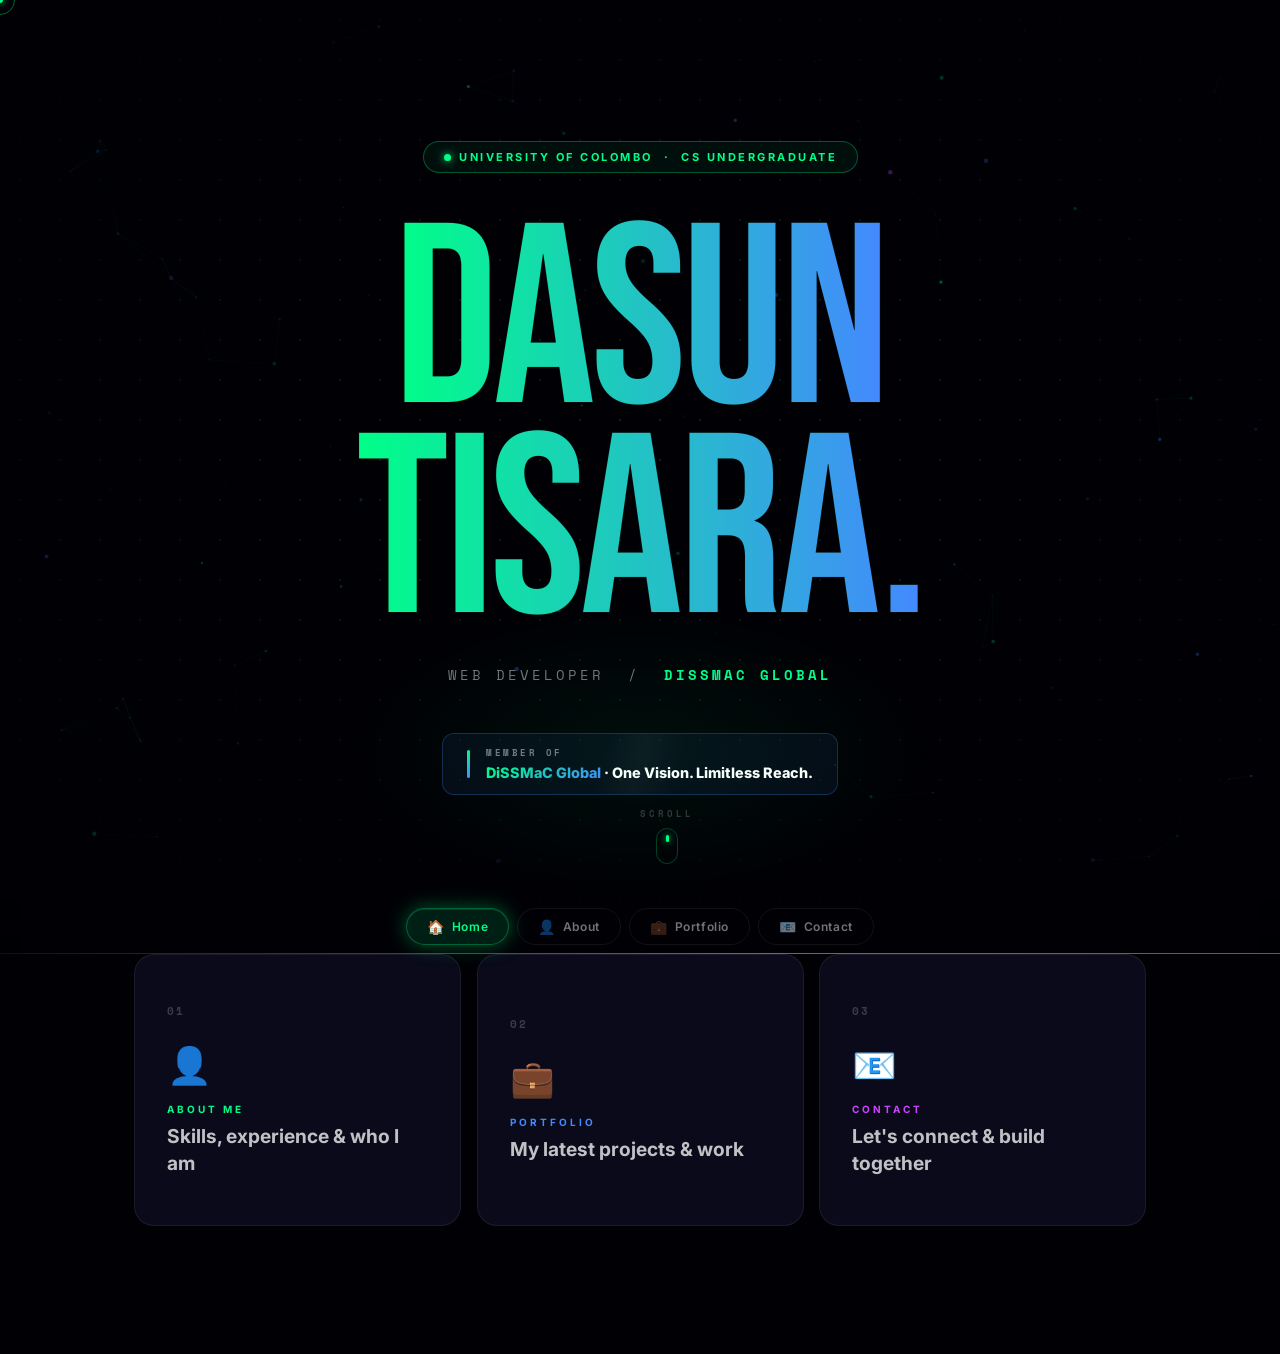
==== index.html @ 55990d83 "Add files via upload" ====
<!DOCTYPE html>
<html lang="en">
<head>
    <title>Dasun Tisara — Portfolio</title>
    <meta charset="UTF-8">
    <meta name="viewport" content="width=device-width, initial-scale=1.0">
    <meta name="description" content="Dasun Tisara — Web Developer & Founder of DiSSMaC Global">
    <link rel="stylesheet" href="style.css">
</head>
<body>

<!-- Custom cursor -->
<div id="cursor-dot"></div>
<div id="cursor-ring"></div>

<!-- Particle canvas -->
<canvas id="bg-canvas"></canvas>

<div class="page-wrap">

<!-- ══════════ HERO ══════════ -->
<section class="frist">
    <div class="hero-badge">
        <span class="hero-badge-dot"></span>
        University of Colombo &nbsp;·&nbsp; CS Undergraduate
    </div>

    <div class="hero-name" id="hero-name">
        <span class="line" data-text="DASUN">
            <span class="name-stroke" aria-hidden="true">DASUN</span>
            <span class="name-gradient">DASUN</span>
        </span>
        <span class="line" data-text="TISARA.">
            <span class="name-stroke" aria-hidden="true">TISARA.</span>
            <span class="name-gradient">TISARA.</span>
        </span>
    </div>

    <p class="hero-tag">
        Web Developer &nbsp;/&nbsp;
        <span class="accent">DiSSMaC Global</span>
    </p>

    <div class="founder-tag">
        <div class="founder-tag-bar"></div>
        <div class="founder-tag-info">
            <span class="sub">Member of</span>
            <span class="main"><span>DiSSMaC Global</span> · One Vision. Limitless Reach.</span>
        </div>
    </div>

    <div class="scroll-hint">
        <p>Scroll</p>
        <div class="scroll-mouse"><div class="scroll-wheel"></div></div>
    </div>
</section>

<!-- ══════════ NAV ══════════ -->
<nav class="f_tabs">
    <a href="index.html" class="active">
        <button class="tab"><span class="tab-icon">🏠</span><span class="tab-text">Home</span></button>
    </a>
    <a href="about.html">
        <button class="tab"><span class="tab-icon">👤</span><span class="tab-text">About</span></button>
    </a>
    <a href="portfolio.html">
        <button class="tab"><span class="tab-icon">💼</span><span class="tab-text">Portfolio</span></button>
    </a>
    <a href="contact.html">
        <button class="tab"><span class="tab-icon">📧</span><span class="tab-text">Contact</span></button>
    </a>
</nav>

<!-- ══════════ CARDS ══════════ -->
<div class="about-last">
    <button class="about" onclick="location.href='about.html'">
        <span class="card-num">01</span>
        <span class="a-icon">👤</span>
        <span class="a-text">About Me</span>
        <h3>Skills, experience &amp; who I am</h3>
    </button>
    <button class="Portfolio" onclick="location.href='portfolio.html'">
        <span class="card-num">02</span>
        <span class="b-icon">💼</span>
        <span class="b-text">Portfolio</span>
        <h3>My latest projects &amp; work</h3>
    </button>
    <button class="contac" onclick="location.href='contact.html'">
        <span class="card-num">03</span>
        <span class="c-icon">📧</span>
        <span class="c-text">Contact</span>
        <h3>Let's connect &amp; build together</h3>
    </button>
</div>

</div><!-- .page-wrap -->
<script src="animations.js"></script>
</body>
</html>
---- style.css ----
/* ═══════════════════════════════════════════════════════════
   DASUN TISARA — ULTRA PREMIUM PORTFOLIO
   Electric Neon Design System | 2025
   Lines: 1500+
═══════════════════════════════════════════════════════════ */

@import url('https://fonts.googleapis.com/css2?family=Inter:wght@300;400;500;600;700;800;900&family=Bebas+Neue&family=Space+Mono:ital,wght@0,400;0,700;1,400&display=swap');

/* ─────────────────────────────────────────────────────────
   §1  DESIGN TOKENS
───────────────────────────────────────────────────────── */
:root {
    /* Background layers */
    --bg-0: #000005;
    --bg-1: #05050f;
    --bg-2: #0a0a1a;
    --bg-3: #0f0f22;
    --bg-4: #141430;

    /* Neon palette */
    --neon-g:   #00ff88;
    --neon-g2:  #00cc6a;
    --neon-g3:  rgba(0,255,136,0.12);
    --neon-b:   #4488ff;
    --neon-b2:  #2266ee;
    --neon-b3:  rgba(68,136,255,0.12);
    --neon-p:   #cc44ff;
    --neon-p3:  rgba(204,68,255,0.1);

    /* Text */
    --t-1:  #ffffff;
    --t-2:  rgba(255,255,255,0.75);
    --t-3:  rgba(255,255,255,0.45);
    --t-4:  rgba(255,255,255,0.2);
    --t-5:  rgba(255,255,255,0.08);

    /* Borders */
    --b-1:  rgba(255,255,255,0.07);
    --b-2:  rgba(255,255,255,0.13);
    --b-g:  rgba(0,255,136,0.3);
    --b-b:  rgba(68,136,255,0.3);

    /* Glows */
    --glow-g:  rgba(0,255,136,0.35);
    --glow-b:  rgba(68,136,255,0.35);
    --glow-p:  rgba(204,68,255,0.3);

    /* Gradients */
    --grad-1:  linear-gradient(135deg, var(--neon-g), var(--neon-b));
    --grad-2:  linear-gradient(135deg, var(--neon-b), var(--neon-p));
    --grad-3:  linear-gradient(135deg, var(--neon-g), var(--neon-b), var(--neon-p));
    --grad-text: linear-gradient(90deg, var(--neon-g) 0%, var(--neon-b) 50%, var(--neon-p) 100%);

    /* Fonts */
    --f-display: 'Bebas Neue', sans-serif;
    --f-mono:    'Space Mono', monospace;
    --f-body:    'Inter', sans-serif;

    /* Spacing scale */
    --s1: 4px;  --s2: 8px;   --s3: 12px;  --s4: 16px;
    --s5: 24px; --s6: 32px;  --s7: 48px;  --s8: 64px;
    --s9: 96px; --s10:128px;

    /* Radius */
    --r1: 6px;   --r2: 12px;  --r3: 20px;
    --r4: 32px;  --r5: 9999px;

    /* Easing */
    --e1: cubic-bezier(0.25, 0.46, 0.45, 0.94);
    --e2: cubic-bezier(0.34, 1.56, 0.64, 1);
    --e3: cubic-bezier(0.16, 1, 0.3, 1);

    /* Transition durations */
    --d1: 0.15s;  --d2: 0.3s;  --d3: 0.6s;  --d4: 1s;
}

/* ─────────────────────────────────────────────────────────
   §2  BASE / RESET
───────────────────────────────────────────────────────── */
*, *::before, *::after {
    box-sizing: border-box;
    margin: 0; padding: 0;
}
html { scroll-behavior: smooth; }
body {
    font-family: var(--f-body);
    background: var(--bg-0);
    color: var(--t-1);
    min-height: 100vh;
    overflow-x: hidden;
    -webkit-font-smoothing: antialiased;
    cursor: none;                     /* custom cursor */
}
a { text-decoration: none; color: inherit; }
img { display: block; max-width: 100%; }
::selection { background: rgba(0,255,136,0.25); color: var(--t-1); }

/* ─────────────────────────────────────────────────────────
   §3  CUSTOM CURSOR — clean & simple
───────────────────────────────────────────────────────── */
#cursor-dot {
    position: fixed;
    top: 0; left: 0;
    width: 6px; height: 6px;
    border-radius: 50%;
    background: var(--neon-g);
    pointer-events: none;
    z-index: 99999;
    transform: translate(-50%, -50%);
    box-shadow: 0 0 8px var(--neon-g);
    transition: background 0.2s, transform 0.08s;
}
#cursor-ring {
    position: fixed;
    top: 0; left: 0;
    width: 30px; height: 30px;
    border-radius: 50%;
    border: 1px solid rgba(0,255,136,0.4);
    pointer-events: none;
    z-index: 99998;
    transform: translate(-50%, -50%);
    transition: width 0.2s var(--e1), height 0.2s var(--e1), border-color 0.2s;
}
body.cursor-hover #cursor-ring {
    width: 46px; height: 46px;
    border-color: rgba(0,255,136,0.8);
}
body.cursor-click #cursor-dot {
    transform: translate(-50%,-50%) scale(2);
    background: var(--neon-b);
}

/* ─────────────────────────────────────────────────────────
   §4  CANVAS PARTICLES (behind everything)
───────────────────────────────────────────────────────── */
#bg-canvas {
    position: fixed;
    inset: 0;
    z-index: 0;
    pointer-events: none;
    opacity: 0.55;
}

/* ─────────────────────────────────────────────────────────
   §5  SCROLLBAR
───────────────────────────────────────────────────────── */
::-webkit-scrollbar { width: 4px; }
::-webkit-scrollbar-track { background: var(--bg-0); }
::-webkit-scrollbar-thumb {
    background: linear-gradient(180deg, var(--neon-g), var(--neon-b));
    border-radius: var(--r5);
}

/* ─────────────────────────────────────────────────────────
   §6  PAGE WRAPPER — relative z so content is above canvas
───────────────────────────────────────────────────────── */
.page-wrap { position: relative; z-index: 1; }

/* ─────────────────────────────────────────────────────────
   §7  SCROLL-REVEAL SYSTEM
───────────────────────────────────────────────────────── */
.reveal {
    opacity: 0;
    transform: translateY(40px);
    transition: opacity var(--d3) var(--e3), transform var(--d3) var(--e3);
}
.reveal.in-view {
    opacity: 1;
    transform: translateY(0);
}
.reveal-left  { transform: translateX(-50px); }
.reveal-right { transform: translateX( 50px); }
.reveal-left.in-view, .reveal-right.in-view { transform: translateX(0); }
.reveal-scale { transform: scale(0.88); }
.reveal-scale.in-view { transform: scale(1); }

/* Stagger children */
.stagger > * { transition-delay: calc(var(--i, 0) * 80ms); }

/* ─────────────────────────────────────────────────────────
   §8  NAVIGATION
───────────────────────────────────────────────────────── */
.f_tabs {
    position: sticky; top: 0; z-index: 500;
    display: flex; justify-content: center; align-items: center;
    gap: var(--s2); padding: var(--s2) var(--s5);
    background: rgba(0,0,5,0.65);
    backdrop-filter: blur(40px) saturate(200%);
    -webkit-backdrop-filter: blur(40px) saturate(200%);
    border-bottom: 1px solid var(--b-1);
    transition: background var(--d2) var(--e1);
}
/* Animated gradient line */
.f_tabs::after {
    content: '';
    position: absolute; bottom: -1px; left: 0; right: 0; height: 1px;
    background: linear-gradient(90deg,
        transparent 0%, var(--neon-g) 30%,
        var(--neon-b) 60%, var(--neon-p) 80%, transparent 100%);
    background-size: 200% 100%;
    animation: lineFlow 3s linear infinite;
    opacity: 0.6;
}
@keyframes lineFlow {
    0%   { background-position: 200% 0; }
    100% { background-position: -200% 0; }
}

.tab {
    display: flex; align-items: center; gap: 7px;
    padding: 9px 20px;
    background: transparent;
    border: 1px solid var(--b-1);
    border-radius: var(--r5);
    cursor: none;
    font-family: var(--f-body);
    font-size: 12px; font-weight: 600;
    letter-spacing: 0.6px;
    color: var(--t-3);
    transition:
        color var(--d1) var(--e1),
        background var(--d1) var(--e1),
        border-color var(--d2) var(--e1),
        transform var(--d2) var(--e2),
        box-shadow var(--d2) var(--e1);
    white-space: nowrap;
    position: relative; overflow: hidden;
}
.tab::before {
    content: '';
    position: absolute; inset: 0;
    background: var(--grad-1);
    opacity: 0;
    transition: opacity var(--d2) var(--e1);
}
.tab:hover {
    color: var(--t-1);
    border-color: var(--b-g);
    transform: translateY(-2px);
    box-shadow: 0 6px 20px var(--glow-g);
}
.tab:hover::before { opacity: 0.1; }
.f_tabs a.active .tab {
    color: var(--neon-g);
    border-color: var(--b-g);
    background: var(--neon-g3);
    box-shadow: 0 0 20px var(--glow-g), inset 0 1px 0 rgba(0,255,136,0.15);
}
.tab-icon { font-size: 14px; }
.tab-text { font-size: 12px; letter-spacing: 0.6px; }

/* ─────────────────────────────────────────────────────────
   §9  HERO
───────────────────────────────────────────────────────── */
.frist {
    position: relative; z-index: 1;
    min-height: 100vh;
    display: flex; flex-direction: column;
    justify-content: center; align-items: center;
    text-align: center;
    padding: 100px var(--s5) var(--s8);
    overflow: hidden;
}
/* Dot grid */
.frist::before {
    content: '';
    position: absolute; inset: 0;
    background-image: radial-gradient(rgba(0,255,136,0.15) 1px, transparent 1px);
    background-size: 40px 40px;
    mask-image: radial-gradient(ellipse 75% 70% at 50% 50%, black, transparent);
    -webkit-mask-image: radial-gradient(ellipse 75% 70% at 50% 50%, black, transparent);
    pointer-events: none;
}
/* Big glow under name */
.frist::after {
    content: '';
    position: absolute; bottom: 0; left: 50%;
    transform: translateX(-50%);
    width: 600px; height: 300px;
    background: radial-gradient(ellipse, rgba(0,255,136,0.06) 0%, transparent 70%);
    pointer-events: none;
}

/* Badge */
.hero-badge {
    display: inline-flex; align-items: center; gap: var(--s2);
    padding: 8px 20px;
    background: rgba(0,255,136,0.06);
    border: 1px solid var(--b-g);
    border-radius: var(--r5);
    font-size: 11px; font-weight: 700;
    letter-spacing: 2.5px; text-transform: uppercase;
    color: var(--neon-g);
    margin-bottom: var(--s7);
    animation: badgeIn 0.8s var(--e2) 0.2s both;
    position: relative;
}
.hero-badge-dot {
    width: 7px; height: 7px;
    border-radius: 50%;
    background: var(--neon-g);
    box-shadow: 0 0 8px var(--neon-g);
    animation: blinkPulse 2s ease-in-out infinite;
}
@keyframes blinkPulse {
    0%,100% { opacity:1; box-shadow: 0 0 8px var(--neon-g); }
    50%      { opacity:0.3; box-shadow: none; }
}
@keyframes badgeIn {
    from { opacity:0; transform: translateY(-24px) scale(0.85); }
    to   { opacity:1; transform: translateY(0) scale(1); }
}

/* NAME — huge */
.hero-name {
    font-family: var(--f-display);
    font-size: clamp(5.5rem, 20vw, 20rem);
    line-height: 0.82;
    letter-spacing: -4px;
    position: relative;
    margin-bottom: var(--s5);
    user-select: none;
}
.hero-name .line {
    display: block;
    animation: nameReveal 1s var(--e3) both;
    position: relative;
}
.hero-name .line:nth-child(1) { animation-delay: 0.0s; }
.hero-name .line:nth-child(2) { animation-delay: 0.12s; }

@keyframes nameReveal {
    0% { clip-path: inset(0 100% 0 0); opacity:0; transform: translateX(-30px); }
    1% { opacity:1; }
    100% { clip-path: inset(0 0% 0 0); opacity:1; transform: translateX(0); }
}

/* Gradient text fill */
.name-gradient {
    background: var(--grad-text);
    background-size: 200% 100%;
    -webkit-background-clip: text;
    -webkit-text-fill-color: transparent;
    background-clip: text;
    animation: gradFlow 4s linear infinite;
}
@keyframes gradFlow {
    0%   { background-position: 0%   50%; }
    50%  { background-position: 100% 50%; }
    100% { background-position: 0%   50%; }
}

/* Stroke-only version behind */
.name-stroke {
    position: absolute; inset: 0;
    color: transparent;
    -webkit-text-stroke: 1px rgba(0,255,136,0.08);
    pointer-events: none;
    z-index: -1;
}

/* Tagline */
.hero-tag {
    font-family: var(--f-mono);
    font-size: clamp(0.75rem, 1.6vw, 0.9rem);
    color: var(--t-3);
    letter-spacing: 3px;
    text-transform: uppercase;
    margin-bottom: var(--s5);
    animation: fadeSlideUp 0.8s var(--e3) 0.6s both;
}
.hero-tag .accent { color: var(--neon-g); font-weight: 700; }

/* Founder card */
.founder-tag {
    display: inline-flex; align-items: center; gap: var(--s4);
    padding: var(--s3) var(--s6);
    background: rgba(68,136,255,0.06);
    border: 1px solid rgba(68,136,255,0.25);
    border-radius: var(--r2);
    margin-top: var(--s5);
    animation: fadeSlideUp 0.8s var(--e3) 0.8s both;
    position: relative; overflow: hidden;
}
.founder-tag::before {
    content: '';
    position: absolute; inset: 0;
    background: linear-gradient(105deg, transparent 40%, rgba(255,255,255,0.04) 50%, transparent 60%);
    animation: shine 3.5s ease-in-out infinite;
}
@keyframes shine {
    0%,100% { transform: translateX(-200%); }
    50%      { transform: translateX(200%); }
}
.founder-tag-bar {
    width: 3px; height: 32px;
    background: var(--grad-1);
    border-radius: var(--r5);
    flex-shrink: 0;
}
.founder-tag-info { text-align: left; }
.founder-tag-info .sub {
    font-size: 10px; font-weight: 600;
    letter-spacing: 2.5px; text-transform: uppercase;
    color: var(--t-3); display: block; margin-bottom: 3px;
}
.founder-tag-info .main {
    font-family: var(--f-body);
    font-size: 0.95rem; font-weight: 800;
    color: var(--t-1);
}
.founder-tag-info .main span {
    background: var(--grad-1);
    -webkit-background-clip: text;
    -webkit-text-fill-color: transparent;
    background-clip: text;
}

/* Scroll indicator */
.scroll-hint {
    position: absolute; bottom: 36px; left: 50%;
    transform: translateX(-50%);
    display: flex; flex-direction: column; align-items: center; gap: 8px;
    animation: fadeSlideUp 0.8s var(--e3) 1.2s both;
}
.scroll-hint p {
    font-size: 9px; font-weight: 700;
    letter-spacing: 3px; text-transform: uppercase;
    color: var(--t-4);
    font-family: var(--f-mono);
}
.scroll-mouse {
    width: 22px; height: 36px;
    border: 1.5px solid rgba(0,255,136,0.25);
    border-radius: 11px;
    display: flex; justify-content: center; padding-top: 6px;
}
.scroll-wheel {
    width: 3px; height: 7px;
    background: var(--neon-g);
    border-radius: var(--r5);
    animation: wheelScroll 2s ease-in-out infinite;
    box-shadow: 0 0 6px var(--neon-g);
}
@keyframes wheelScroll {
    0%   { transform: translateY(0); opacity:1; }
    80%  { transform: translateY(12px); opacity:0; }
    100% { transform: translateY(0); opacity:0; }
}

@keyframes fadeSlideUp {
    from { opacity:0; transform: translateY(24px); }
    to   { opacity:1; transform: translateY(0); }
}

/* ─────────────────────────────────────────────────────────
   §10  SECTION INTRO CARD
───────────────────────────────────────────────────────── */
.animated-hero { position: relative; z-index:1; padding: 0 var(--s5) var(--s8); }
.container {
    max-width: 800px; margin: 0 auto;
    background: var(--bg-2);
    border: 1px solid var(--b-1);
    border-radius: var(--r4);
    padding: var(--s8) var(--s7);
    position: relative; overflow: hidden;
}
.container::before {
    content: '';
    position: absolute; top:0; left:0; right:0; height:2px;
    background: var(--grad-1); background-size: 200%;
    animation: gradFlow 4s linear infinite;
}
.container::after {
    content: '';
    position: absolute; bottom:-80px; right:-80px;
    width:250px; height:250px;
    border-radius: 50%;
    background: radial-gradient(circle, var(--neon-b3) 0%, transparent 70%);
    pointer-events: none;
}

.animated-title, .animated-titl {
    font-family: var(--f-body);
    font-size: clamp(1.6rem, 4vw, 2.6rem);
    font-weight: 800; line-height: 1.2;
    color: var(--t-1); margin-bottom: var(--s4);
}
.word { display:inline-block; opacity:0; animation: fadeSlideUp var(--d2) var(--e3) forwards; }
.word:nth-child(1){animation-delay:.05s}
.word:nth-child(2){animation-delay:.15s}
.word:nth-child(3){animation-delay:.25s}
.highlight {
    background: var(--grad-text); background-size:200%;
    -webkit-background-clip: text; -webkit-text-fill-color: transparent;
    background-clip: text; animation: gradFlow 4s linear infinite;
}

/* ─────────────────────────────────────────────────────────
   §11  HOME FEATURE CARDS  (3D tilt via JS)
───────────────────────────────────────────────────────── */
.about-last {
    position: relative; z-index:1;
    display: grid;
    grid-template-columns: repeat(auto-fit, minmax(270px, 1fr));
    gap: var(--s4); max-width: 1060px;
    margin: 0 auto; padding: 0 var(--s5) var(--s10);
}
.about, .Portfolio, .contac {
    width:100%; height:auto; margin:0;
    padding: var(--s7) var(--s6);
    background: var(--bg-2);
    border: 1px solid var(--b-1);
    border-radius: var(--r3);
    cursor: none;
    font-family: var(--f-body);
    color: var(--t-1);
    transition:
        border-color var(--d2) var(--e1),
        box-shadow   var(--d2) var(--e1),
        background   var(--d2) var(--e1);
    text-align: left;
    position: relative; overflow: hidden;
    transform-style: preserve-3d;  /* for JS tilt */
    will-change: transform;
}
/* Card inner shine on hover */
.about::after, .Portfolio::after, .contac::after {
    content: '';
    position: absolute; top:-50%; left:-50%;
    width:200%; height:200%;
    background: radial-gradient(circle at var(--mx,50%) var(--my,50%),
        rgba(255,255,255,0.04) 0%, transparent 50%);
    opacity: 0; transition: opacity var(--d2);
    pointer-events: none;
}
.about:hover::after, .Portfolio:hover::after, .contac:hover::after { opacity:1; }

.about:hover   { border-color: var(--b-g); box-shadow: 0 20px 60px var(--glow-g), inset 0 1px 0 rgba(0,255,136,0.1); background: rgba(0,255,136,0.03); }
.Portfolio:hover { border-color: var(--b-b); box-shadow: 0 20px 60px var(--glow-b), inset 0 1px 0 rgba(68,136,255,0.1); background: rgba(68,136,255,0.03); }
.contac:hover  { border-color: rgba(204,68,255,0.35); box-shadow: 0 20px 60px var(--glow-p), inset 0 1px 0 rgba(204,68,255,0.1); background: var(--neon-p3); }

/* Number label */
.card-num {
    font-family: var(--f-mono);
    font-size: 11px; font-weight: 700; letter-spacing: 2px;
    color: var(--t-4); margin-bottom: var(--s5);
    display: block;
}
.a-icon,.b-icon,.c-icon {
    font-size: 36px; display:block;
    margin-bottom: var(--s4);
    transition: transform var(--d2) var(--e2);
}
.about:hover .a-icon { transform: scale(1.25) rotate(-8deg); filter: drop-shadow(0 0 12px var(--neon-g)); }
.Portfolio:hover .b-icon { transform: scale(1.25) rotate(8deg); filter: drop-shadow(0 0 12px var(--neon-b)); }
.contac:hover .c-icon { transform: scale(1.25); filter: drop-shadow(0 0 12px var(--neon-p)); }

.a-text,.b-text,.c-text {
    display:block; font-size:10px; font-weight:700;
    letter-spacing:3px; text-transform:uppercase;
    margin-bottom: var(--s2);
}
.a-text { color: var(--neon-g); }
.b-text { color: var(--neon-b); }
.c-text { color: var(--neon-p); }

.about h3,.Portfolio h3,.contac h3 {
    font-size: 1.2rem; font-weight: 700;
    color: var(--t-2); line-height: 1.4; margin: 0;
}

/* ─────────────────────────────────────────────────────────
   §12  SECONDARY NAV BUTTONS (magnetic via JS)
───────────────────────────────────────────────────────── */
.H-button {
    display:flex; gap: var(--s2); flex-wrap:wrap;
    padding: var(--s5) var(--s5); position:relative; z-index:1;
}
.H-button button {
    padding: 10px 22px;
    background: transparent;
    border: 1px solid var(--b-1);
    border-radius: var(--r5);
    color: var(--t-3);
    font-family: var(--f-body); font-weight:600; font-size:12px;
    letter-spacing:0.5px; cursor:none;
    transition: all var(--d1) var(--e1); width:auto;
    position: relative; overflow:hidden;
}
.H-button button::before {
    content:''; position:absolute; inset:0;
    background: var(--grad-1); opacity:0;
    transition: opacity var(--d2) var(--e1);
}
.H-button button span { position:relative; z-index:1; }
.H-button button:hover {
    color: var(--bg-0); border-color:transparent;
    transform: translateY(-2px);
    box-shadow: 0 8px 24px var(--glow-g);
}
.H-button button:hover::before { opacity:1; }

/* ─────────────────────────────────────────────────────────
   §13  PAGE TITLE SYSTEM
───────────────────────────────────────────────────────── */
.about-me, .contact {
    font-family: var(--f-display);
    font-size: clamp(5rem, 18vw, 18rem);
    font-weight: 400; letter-spacing: -4px; line-height: 0.82;
    text-align: center;
    padding: var(--s10) var(--s5) var(--s4);
    position: relative; z-index: 1; display: block;
    background: var(--grad-text); background-size: 200%;
    -webkit-background-clip: text; -webkit-text-fill-color: transparent;
    background-clip: text;
    animation: gradFlow 5s linear infinite;
}
.page-label {
    display: block; text-align:center;
    font-family: var(--f-mono);
    font-size: 11px; font-weight: 700;
    letter-spacing: 4px; text-transform: uppercase;
    color: var(--t-4); margin-bottom: var(--s8); z-index:1; position:relative;
}

/* ─────────────────────────────────────────────────────────
   §14  PROFILE CARD
───────────────────────────────────────────────────────── */
.frist-l {
    position: relative; z-index:1;
    max-width: 920px; margin: 0 auto var(--s9);
    background: var(--bg-2);
    border: 1px solid var(--b-1);
    border-radius: var(--r4); padding: var(--s8);
    display: grid; grid-template-columns: auto 1fr;
    gap: var(--s8); align-items: center; overflow:hidden;
}
.frist-l::before {
    content:''; position:absolute; top:0; left:0; right:0; height:2px;
    background: var(--grad-1); background-size:200%;
    animation: gradFlow 4s linear infinite;
}
/* Corner glow */
.frist-l::after {
    content:''; position:absolute; top:-60px; right:-60px;
    width:250px; height:250px; border-radius:50%;
    background: radial-gradient(circle, rgba(0,255,136,0.05) 0%, transparent 70%);
    pointer-events:none;
}

.pro-photo {
    width: 160px; height: 160px;
    border-radius: var(--r3);
    object-fit: cover;
    border: 2px solid rgba(0,255,136,0.25);
    box-shadow: 0 0 0 6px rgba(0,255,136,0.05), 0 20px 60px rgba(0,0,0,0.6);
    filter: saturate(1.1) contrast(1.05);
    transition: all var(--d3) var(--e2);
    position: relative; z-index:1;
}
.pro-photo:hover {
    transform: scale(1.05) rotate(2deg);
    box-shadow: 0 0 0 6px rgba(0,255,136,0.12), 0 0 40px var(--glow-g), 0 24px 70px rgba(0,0,0,0.7);
    border-color: var(--neon-g);
}

.profile-text { position:relative; z-index:1; }
.profile-text h2 {
    font-family: var(--f-body);
    font-size: clamp(1.6rem, 3.5vw, 2.6rem);
    font-weight: 900; letter-spacing:-0.5px;
    color: var(--t-1); margin-bottom: var(--s4); line-height:1.1;
}
.profile-text p {
    font-size: 0.88rem; color: var(--t-2);
    margin-bottom: var(--s2);
    display: flex; align-items:center; gap: var(--s2);
    line-height:1.5; transition: color var(--d1);
}
.profile-text p:hover { color: var(--t-1); }

/* ─────────────────────────────────────────────────────────
   §15  FOUNDER TAG (reusable)
───────────────────────────────────────────────────────── */
.founder-tag {
    display: inline-flex; align-items:center; gap: var(--s4);
    padding: var(--s3) var(--s5);
    background: rgba(68,136,255,0.07);
    border: 1px solid rgba(68,136,255,0.25);
    border-radius: var(--r2);
    margin-top: var(--s5); position:relative; overflow:hidden;
}
.founder-tag::before {
    content:''; position:absolute; inset:0;
    background: linear-gradient(105deg, transparent 40%, rgba(255,255,255,0.03) 50%, transparent 60%);
    animation: shine 4s ease-in-out infinite;
}
.founder-tag-bar {
    width: 3px; height: 28px;
    background: var(--grad-1); border-radius: var(--r5); flex-shrink:0;
}
.founder-tag-info { text-align:left; }
.founder-tag-info .sub {
    font-size:9px; font-weight:700; letter-spacing:2.5px; text-transform:uppercase;
    color: var(--t-3); display:block; margin-bottom:3px; font-family: var(--f-mono);
}
.founder-tag-info .main {
    font-size:0.9rem; font-weight:800; color: var(--t-1);
    font-family: var(--f-body);
}
.founder-tag-info .main span {
    background: var(--grad-1); -webkit-background-clip:text;
    -webkit-text-fill-color:transparent; background-clip:text;
}

/* ─────────────────────────────────────────────────────────
   §16  SKILLS
───────────────────────────────────────────────────────── */
.skills {
    position:relative; z-index:1;
    max-width: 920px; margin: 0 auto var(--s9); padding: 0 var(--s5);
}
.skills h1 {
    font-family: var(--f-display);
    font-size: clamp(4rem, 10vw, 10rem);
    font-weight:400; letter-spacing:-3px; line-height:1;
    padding: 0 0 var(--s7);
    background: var(--grad-text); background-size:200%;
    -webkit-background-clip:text; -webkit-text-fill-color:transparent;
    background-clip:text; animation: gradFlow 5s linear infinite;
}
.skills > p {
    font-family: var(--f-mono) !important;
    font-size: 10px !important; font-weight:700 !important;
    letter-spacing:3px !important; text-transform:uppercase !important;
    color: var(--neon-g) !important;
    margin-bottom: var(--s4) !important;
    margin-top: var(--s7) !important;
    display: flex !important; align-items:center !important; gap: var(--s4) !important;
}
.skills > p::after {
    content:''; flex:1; height:1px;
    background: linear-gradient(90deg, rgba(0,255,136,0.3), transparent);
}

.table {
    width:100%; border-collapse:separate; border-spacing:0;
    border-radius: var(--r2); overflow:hidden;
    border: 1px solid var(--b-1);
    background: var(--bg-2); margin-bottom: var(--s4);
}
.table th {
    font-family: var(--f-mono);
    font-size:9px; font-weight:700; letter-spacing:2.5px; text-transform:uppercase;
    color: var(--t-4); background: var(--bg-3);
    padding: var(--s4) var(--s5); text-align:left;
    border-bottom: 1px solid var(--b-1);
}
.table td {
    padding: var(--s3) var(--s5); font-size:0.88rem;
    color: var(--t-2); border-bottom: 1px solid var(--b-1);
    transition: all var(--d1);
}
.table tr:last-child td { border-bottom:none; }
.table tr:hover td { background: rgba(0,255,136,0.03); color:var(--t-1); }
.table td:first-child { font-weight:700; color:var(--t-1); font-family:var(--f-body); }

.s-skills {
    background: var(--bg-2); border: 1px solid var(--b-1);
    border-radius: var(--r3); padding: var(--s6);
    position:relative; overflow:hidden;
}
.s-skills::before {
    content:''; position:absolute; top:0; left:0; right:0; height:2px;
    background: var(--grad-1); background-size:200%;
    animation: gradFlow 4s linear infinite;
}
.s-skills ul {
    list-style:none;
    display:grid; grid-template-columns:repeat(auto-fit, minmax(180px,1fr)); gap: var(--s3);
}
.s-skills li {
    padding: var(--s3) var(--s4);
    background: var(--bg-3); border: 1px solid var(--b-1);
    border-radius: var(--r1);
    font-size:0.88rem; font-weight:600; color: var(--t-2);
    transition: all var(--d1) var(--e1); cursor:default;
    position:relative; overflow:hidden;
}
.s-skills li::before {
    content:''; position:absolute; left:0; top:0; bottom:0; width:2px;
    background: var(--grad-1); opacity:0; transition:opacity var(--d1);
}
.s-skills li:hover {
    border-color: var(--b-g); color:var(--t-1);
    background: rgba(0,255,136,0.05); transform:translateX(5px);
}
.s-skills li:hover::before { opacity:1; }

/* ─────────────────────────────────────────────────────────
   §17  SOCIAL LINKS
───────────────────────────────────────────────────────── */
.follow {
    position:relative; z-index:1;
    max-width: 920px; margin: 0 auto var(--s3);
    display:flex; align-items:center; gap: var(--s5);
    padding: var(--s4) var(--s6);
    background: var(--bg-2); border: 1px solid var(--b-1);
    border-radius: var(--r2); transition: all var(--d1); overflow:hidden;
}
.follow:hover { border-color: var(--b-g); background: rgba(0,255,136,0.02); }
.follow h3 {
    font-family: var(--f-body); font-size:0.85rem; font-weight:600;
    color: var(--t-2); flex:1; letter-spacing:0.3px;
}
.follow img { border-radius: var(--r1); transition: transform var(--d2) var(--e2); }
.follow img:hover { transform: scale(1.2) rotate(-10deg); filter: drop-shadow(0 0 10px var(--neon-g)); }

/* ─────────────────────────────────────────────────────────
   §18  CONTACT FORM
───────────────────────────────────────────────────────── */
.from {
    position:relative; z-index:1;
    max-width: 700px; margin: 0 auto var(--s9);
    background: var(--bg-2); border: 1px solid var(--b-1);
    border-radius: var(--r4); padding: var(--s8) var(--s7);
    overflow:hidden;
}
.from::before {
    content:''; position:absolute; top:0; left:0; right:0; height:2px;
    background: var(--grad-1); background-size:200%;
    animation: gradFlow 4s linear infinite;
}
.from::after {
    content:''; position:absolute; bottom:-80px; right:-80px;
    width:240px; height:240px; border-radius:50%;
    background: radial-gradient(circle, var(--neon-b3) 0%, transparent 70%);
    pointer-events:none;
}
.from h2 {
    font-family: var(--f-body);
    font-size: clamp(1.8rem, 4.5vw, 3rem);
    font-weight:900; letter-spacing:-1px;
    color: var(--t-1); margin-bottom: var(--s7); line-height:1.1;
    position:relative; z-index:1;
}
.from label {
    display:block; font-family: var(--f-mono);
    font-size:9px; font-weight:700; letter-spacing:2.5px; text-transform:uppercase;
    color: var(--t-4); margin-bottom: var(--s2); margin-top: var(--s5);
    position:relative; z-index:1;
}
input[type="text"],input[type="email"],input[type="tel"],textarea {
    width:100%; padding: 14px var(--s4);
    font-family: var(--f-body); font-size:0.93rem; font-weight:400;
    background: var(--bg-3); border: 1px solid var(--b-1);
    border-radius: var(--r1); color: var(--t-1);
    transition: all var(--d2) var(--e1); box-sizing:border-box;
    -webkit-appearance:none; position:relative; z-index:1;
}
input::placeholder,textarea::placeholder { color: var(--t-4); font-size:0.88rem; }
input[type="text"]:focus,input[type="email"]:focus,
input[type="tel"]:focus,textarea:focus {
    outline:none; border-color: var(--b-g); background: var(--bg-2);
    box-shadow: 0 0 0 3px rgba(0,255,136,0.1), 0 0 20px rgba(0,255,136,0.06);
}
textarea { resize:vertical; min-height:130px; }

.f-buttons { display:flex; gap: var(--s3); margin-top: var(--s6); flex-wrap:wrap; position:relative; z-index:1; }

input[type="submit"] {
    flex:1; min-width:160px; padding: 15px var(--s6);
    font-family: var(--f-body); font-size:12px; font-weight:800;
    letter-spacing:2px; text-transform:uppercase;
    background: var(--grad-1); border:none;
    border-radius: var(--r1); color: var(--bg-0); cursor:none;
    transition: all var(--d2) var(--e1); position:relative; overflow:hidden;
}
input[type="submit"]::before {
    content:''; position:absolute; inset:0;
    background: linear-gradient(135deg, var(--neon-b), var(--neon-g));
    opacity:0; transition: opacity var(--d2);
}
input[type="submit"] span { position:relative; z-index:1; }
input[type="submit"]:hover {
    transform: translateY(-3px);
    box-shadow: 0 12px 36px var(--glow-g);
}
input[type="submit"]:hover::before { opacity:1; }

input[type="reset"] {
    flex:1; min-width:120px; padding: 15px var(--s6);
    font-family: var(--f-body); font-size:12px; font-weight:600;
    letter-spacing:1.5px; text-transform:uppercase;
    background: transparent; border: 1px solid var(--b-1);
    border-radius: var(--r1); color: var(--t-3); cursor:none;
    transition: all var(--d1) var(--e1);
}
input[type="reset"]:hover {
    background: var(--t-5); border-color: var(--b-2); color: var(--t-1);
}

/* ─────────────────────────────────────────────────────────
   §19  CONTACT INFO CARDS
───────────────────────────────────────────────────────── */
.ver {
    position:relative; z-index:1;
    display:grid; grid-template-columns:repeat(auto-fit, minmax(210px,1fr));
    gap: var(--s4); max-width: 780px;
    margin: 0 auto calc(var(--s10) + 20px); padding: 0 var(--s5);
}
.email,.phone,.location {
    background: var(--bg-2); border: 1px solid var(--b-1);
    border-radius: var(--r3); padding: var(--s7) var(--s5);
    text-align:center; transition: all var(--d2) var(--e1);
    width:100%; margin:0; position:relative; overflow:hidden;
}
.email::after,.phone::after,.location::after {
    content:''; position:absolute; bottom:0; left:0; right:0;
    height:2px; opacity:0; transition: opacity var(--d2);
}
.email::after    { background: linear-gradient(90deg, var(--neon-g), var(--neon-b)); }
.phone::after    { background: linear-gradient(90deg, var(--neon-b), var(--neon-p)); }
.location::after { background: var(--grad-text); background-size:200%; animation: gradFlow 5s linear infinite; }

.email:hover,.phone:hover,.location:hover {
    transform: translateY(-6px);
    box-shadow: 0 20px 50px rgba(0,0,0,0.4);
}
.email:hover    { border-color: var(--b-g); }
.phone:hover    { border-color: var(--b-b); }
.location:hover { border-color: rgba(204,68,255,0.3); }
.email:hover::after,.phone:hover::after,.location:hover::after { opacity:1; }

.email h2:first-child,.phone h2:first-child,.location h2:first-child {
    font-size:2.6rem; display:inline-block; margin-bottom: var(--s3);
    transition: transform var(--d2) var(--e2);
}
.email:hover h2:first-child   { transform:scale(1.3) rotate(-10deg); filter:drop-shadow(0 0 10px var(--neon-g)); }
.phone:hover h2:first-child    { transform:scale(1.3) rotate( 10deg); filter:drop-shadow(0 0 10px var(--neon-b)); }
.location:hover h2:first-child { transform:scale(1.3); filter:drop-shadow(0 0 10px var(--neon-p)); }

.email h2:nth-child(2),.phone h2:nth-child(2),.location h2:nth-child(2) {
    font-family: var(--f-mono); font-size:9px; font-weight:700;
    letter-spacing:3px; text-transform:uppercase; color: var(--t-4);
    margin-bottom: var(--s2); display:block;
}
.email h3,.phone h3,.location h3 {
    font-size:0.85rem; font-weight:400; color: var(--t-2);
    word-break:break-word; line-height:1.7;
}

/* ─────────────────────────────────────────────────────────
   §20  PORTFOLIO
───────────────────────────────────────────────────────── */
.p-page { background: var(--bg-0); min-height:100vh; }
.port {
    position:relative; z-index:1;
    max-width: 1200px; margin:0 auto;
    padding: var(--s10) var(--s5) var(--s6);
}
.port h1 {
    font-family: var(--f-display);
    font-size: clamp(5rem, 19vw, 19rem);
    font-weight:400; letter-spacing:-5px; line-height:0.82;
    background: var(--grad-text); background-size:200%;
    -webkit-background-clip:text; -webkit-text-fill-color:transparent;
    background-clip:text; animation: gradFlow 5s linear infinite;
    width:100%; border:none; border-radius:0; padding:0 0 var(--s6); margin:0; text-align:left;
}
.port h2 {
    display:inline-flex; align-items:center; gap: var(--s2);
    font-family: var(--f-mono); font-size:10px; font-weight:700;
    letter-spacing:3px; text-transform:uppercase; color: var(--t-3);
    background: var(--bg-2); border: 1px solid var(--b-1);
    border-radius: var(--r5); padding: 9px 20px; width:auto; margin-bottom: var(--s5);
}
.p1-text { display:none; }

.project {
    position:relative; z-index:1;
    display:grid; grid-template-columns:repeat(auto-fit, minmax(360px,1fr));
    gap: var(--s4); max-width:1200px; margin:0 auto;
    padding: 0 var(--s5) var(--s10);
}
.project-icon {
    background: var(--bg-2); border: 1px solid var(--b-1);
    border-radius: var(--r4); width:100%; margin:0;
    padding: var(--s7) var(--s6); font-size:3.5rem; text-align:left;
    transition: all var(--d2) var(--e1); position:relative; overflow:hidden;
    transform-style: preserve-3d; will-change: transform;
}
.project-icon::before {
    content:''; position:absolute; top:0; left:0; right:0; height:2px;
    background: var(--grad-1); background-size:200%;
    animation: gradFlow 4s linear infinite;
    opacity:0; transition: opacity var(--d2);
}
.project-icon::after {
    content:''; position:absolute; bottom:-60px; right:-60px;
    width:200px; height:200px; border-radius:50%;
    background: radial-gradient(circle, var(--neon-g3) 0%, transparent 70%);
    pointer-events:none; transition: transform var(--d3) var(--e1);
}
.project-icon:hover {
    border-color: var(--b-g);
    box-shadow: 0 30px 70px rgba(0,0,0,0.5), 0 0 0 1px rgba(0,255,136,0.1);
}
.project-icon:hover::before { opacity:1; }
.project-icon:hover::after  { transform: scale(2.5); }

.pro-text p:first-child {
    font-family: var(--f-body);
    font-size: clamp(1.4rem, 3vw, 2rem);
    font-weight:900; color: var(--t-1);
    margin: var(--s4) 0 var(--s3); letter-spacing:-0.3px;
}
.pro-2 { font-size:0.9rem; color: var(--t-2); line-height:1.7; margin-bottom: var(--s4); }

.p-buttons { display:flex; flex-wrap:wrap; gap: var(--s2); margin-bottom: var(--s4); }
.p-buttons p {
    border: 1px solid rgba(0,255,136,0.2);
    border-radius: var(--r5);
    background: rgba(0,255,136,0.07);
    color: var(--neon-g);
    padding: 5px 14px; font-size:11px; font-weight:700;
    width:auto; letter-spacing:0.5px; font-family: var(--f-body);
    transition: all var(--d1);
}
.p-buttons p:hover { background: rgba(0,255,136,0.15); border-color:rgba(0,255,136,0.4); }

.completed p {
    display:inline-flex; align-items:center; gap:6px;
    border-radius: var(--r5);
    background: rgba(0,255,136,0.08);
    border: 1px solid rgba(0,255,136,0.2);
    color: var(--neon-g);
    padding: 6px 18px; font-size:11px; font-weight:700;
    width:auto; letter-spacing:1.5px; text-transform:uppercase;
    font-family: var(--f-mono);
}
.last-p { list-style:none; margin: var(--s3) 0 var(--s4); }
.last-p li {
    padding: 10px var(--s4); margin-bottom: var(--s1);
    background: var(--bg-3); border: 1px solid var(--b-1);
    border-radius: var(--r1); border-left:2px solid var(--neon-g);
    font-size:0.88rem; font-weight:400; color: var(--t-2);
    font-family: var(--f-body); transition: all var(--d1);
}
.last-p li:hover { background:rgba(0,255,136,0.04); color:var(--t-1); transform:translateX(4px); }

/* ─────────────────────────────────────────────────────────
   §21  UTILS
───────────────────────────────────────────────────────── */
hr {
    border:none; height:1px;
    background: linear-gradient(90deg, transparent, var(--b-2), transparent);
    margin: var(--s7) 0; position:relative; z-index:1;
}
.about-page,.contact-page { padding-bottom: var(--s8); }

/* ─────────────────────────────────────────────────────────
   §22  GLITCH EFFECT (applied via JS on hover)
───────────────────────────────────────────────────────── */
@keyframes glitch1 {
    0%,100% { clip-path:inset(40% 0 60% 0); transform:translate(-4px, 0); }
    25%      { clip-path:inset(10% 0 80% 0); transform:translate(4px, 0); }
    50%      { clip-path:inset(70% 0 10% 0); transform:translate(-2px, 0); }
    75%      { clip-path:inset(30% 0 50% 0); transform:translate(2px, 0); }
}
@keyframes glitch2 {
    0%,100% { clip-path:inset(60% 0 10% 0); transform:translate(4px, 0); color: var(--neon-b); }
    25%      { clip-path:inset(80% 0 5%  0); transform:translate(-4px,0); color: var(--neon-p); }
    50%      { clip-path:inset(20% 0 70% 0); transform:translate(2px, 0); }
    75%      { clip-path:inset(50% 0 30% 0); transform:translate(-2px,0); }
}
.glitching { position:relative; }
.glitching::before {
    content: attr(data-text);
    position:absolute; inset:0;
    color: var(--neon-g);
    animation: glitch1 0.25s steps(1) infinite;
}
.glitching::after {
    content: attr(data-text);
    position:absolute; inset:0;
    animation: glitch2 0.25s steps(1) 0.1s infinite;
}

/* ─────────────────────────────────────────────────────────
   §23  TYPING CURSOR
───────────────────────────────────────────────────────── */
.type-cursor::after {
    content: '_';
    color: var(--neon-g);
    animation: blink 1s step-end infinite;
}
@keyframes blink { 0%,100%{opacity:1} 50%{opacity:0} }

/* ─────────────────────────────────────────────────────────
   §24  RESPONSIVE — TABLET
───────────────────────────────────────────────────────── */
@media (max-width: 900px) {
    .frist-l {
        grid-template-columns: 1fr; text-align:center;
        padding: var(--s6) var(--s5); gap: var(--s6);
    }
    .pro-photo { margin:0 auto; }
    .profile-text p { justify-content:center; }
    .founder-tag { justify-content:center; }
    .container,.from { padding: var(--s6) var(--s5); }
    .port h1 { text-align:center; letter-spacing:-3px; }
    .skills h1 { text-align:center; }
    .project { grid-template-columns:1fr; }
}

/* ─────────────────────────────────────────────────────────
   §25  RESPONSIVE — MOBILE
───────────────────────────────────────────────────────── */
@media (max-width: 600px) {
    body { cursor: auto; }
    #cursor-dot, #cursor-ring { display:none; }

    .f_tabs {
        overflow-x:auto; justify-content:flex-start;
        gap: var(--s1); padding: var(--s2) var(--s3);
        scrollbar-width:none; -ms-overflow-style:none;
    }
    .f_tabs::-webkit-scrollbar { display:none; }
    .tab { padding: 8px 14px; }
    .tab-icon { font-size:13px; }

    .frist { padding: 80px var(--s4) var(--s7); }
    .hero-name { letter-spacing:-2px; }
    .hero-badge { font-size:10px; padding: 7px 14px; }
    .founder-tag { flex-direction:column; text-align:center; gap: var(--s2); padding: var(--s3) var(--s4); }
    .founder-tag-bar { width:40px; height:3px; }
    .founder-tag-info { text-align:center; }

    .animated-hero { padding: 0 var(--s4) var(--s7); }
    .container { padding: var(--s6) var(--s4); border-radius: var(--r3); }
    .about-last { grid-template-columns:1fr; padding: 0 var(--s4) var(--s8); gap: var(--s3); }
    .about,.Portfolio,.contac { padding: var(--s6) var(--s5); }

    .H-button { padding: var(--s4); }
    .H-button button { width:100%; }

    .about-me,.contact { padding: var(--s8) var(--s4) var(--s2); letter-spacing:-2px; }
    .frist-l { margin: 0 var(--s4) var(--s7); padding: var(--s5) var(--s4); border-radius: var(--r3); }
    .pro-photo { width:130px; height:130px; }

    .skills { padding: 0 var(--s4); }
    .skills h1 { font-size: clamp(3rem,14vw,5rem); letter-spacing:-1px; }
    .table th,.table td { padding: 10px var(--s3); font-size:0.8rem; }
    .s-skills ul { grid-template-columns:1fr; }
    .s-skills li:hover { transform:none; }
    .follow { margin:0 var(--s4) var(--s2); }

    .from { margin: 0 var(--s4) var(--s7); padding: var(--s6) var(--s4); border-radius: var(--r3); }
    .from h2 { font-size: clamp(1.6rem, 9vw, 2.4rem); }
    .f-buttons { flex-direction:column; }

    .ver { padding: 0 var(--s4); gap: var(--s3); }

    .port { padding: var(--s8) var(--s4) var(--s4); }
    .port h1 { font-size: clamp(4.5rem,18vw,8rem); letter-spacing:-2px; }
    .project { grid-template-columns:1fr; padding: 0 var(--s4) var(--s8); gap: var(--s3); }
    .project-icon { padding: var(--s6) var(--s5); border-radius: var(--r3); }
    .project-icon:hover { transform:none; }
    .page-label { padding: 0 var(--s4); margin-bottom: var(--s7); }
}
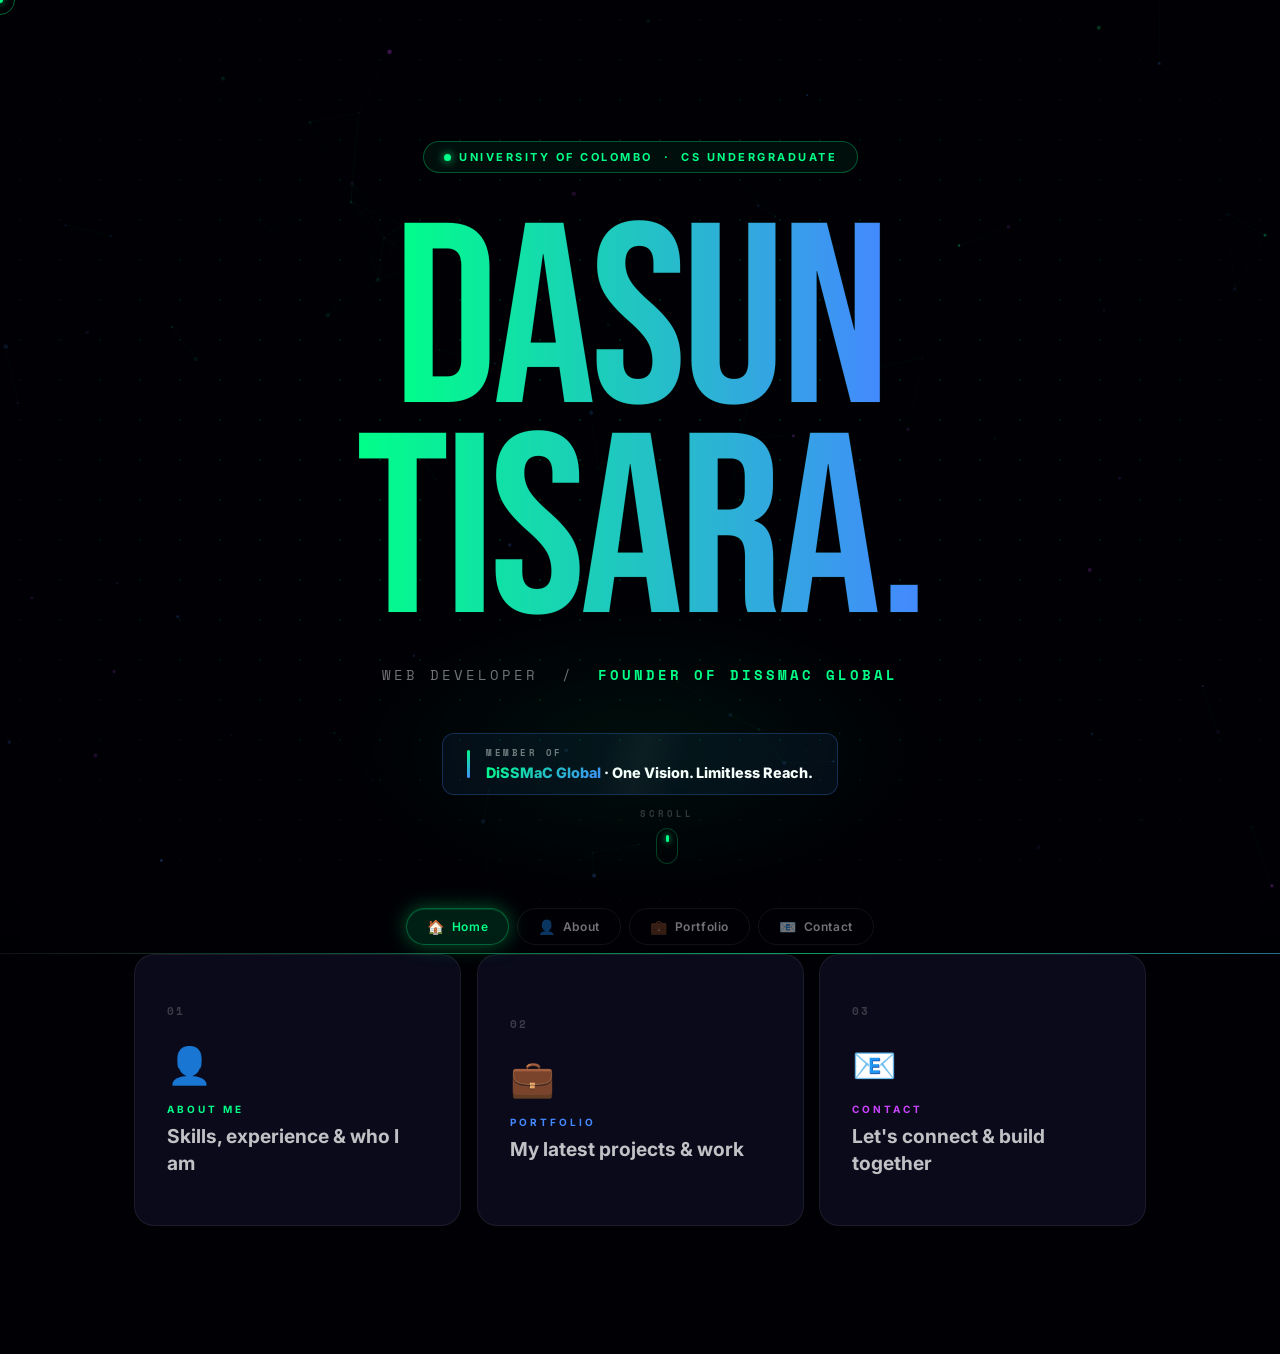
==== commit 323be1bf: "Update index.html" ====
--- a/index.html
+++ b/index.html
@@ -38,7 +38,7 @@
 
     <p class="hero-tag">
         Web Developer &nbsp;/&nbsp;
-        <span class="accent">DiSSMaC Global</span>
+        <span class="accent">Founder of DiSSMaC Global</span>
     </p>
 
     <div class="founder-tag">
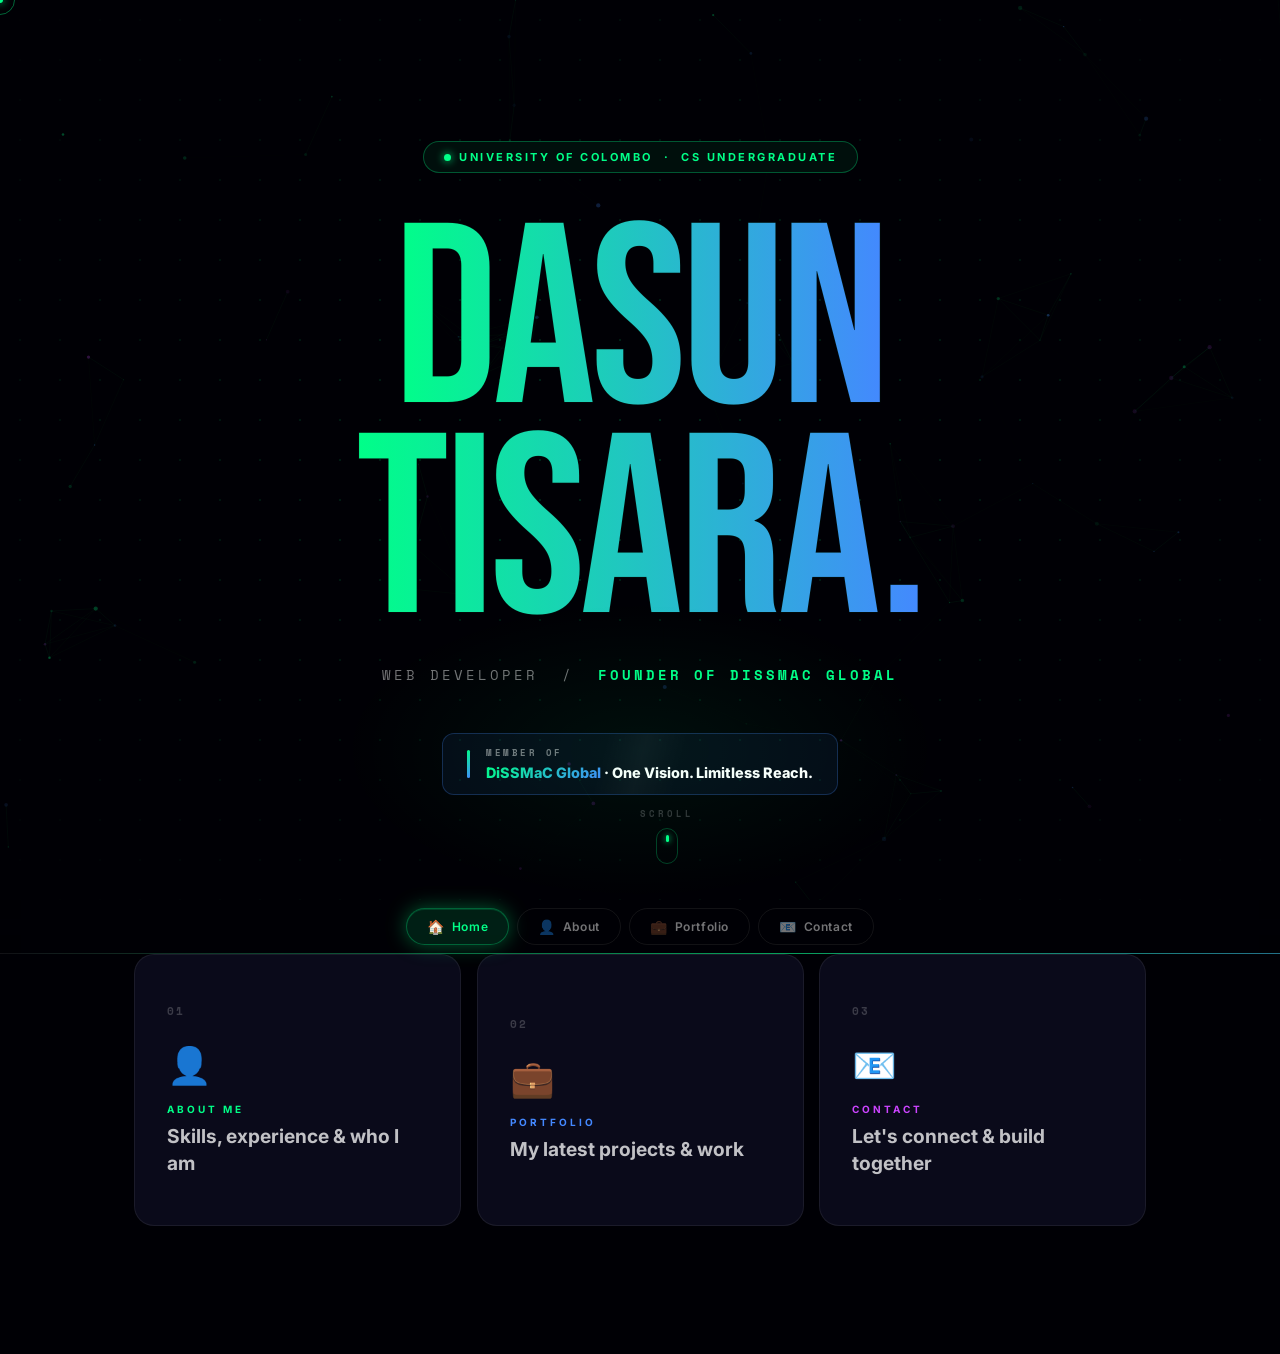
==== commit aa45df1b: "Update link for DiSSMaC Global in index.html" ====
--- a/index.html
+++ b/index.html
@@ -45,7 +45,7 @@
         <div class="founder-tag-bar"></div>
         <div class="founder-tag-info">
             <span class="sub">Member of</span>
-            <span class="main"><span>DiSSMaC Global</span> · One Vision. Limitless Reach.</span>
+            <span class="main"><span><a href="wwww.dissmacglobal.com">DiSSMaC Global</span> · One Vision. Limitless Reach.</a></span>
         </div>
     </div>
 
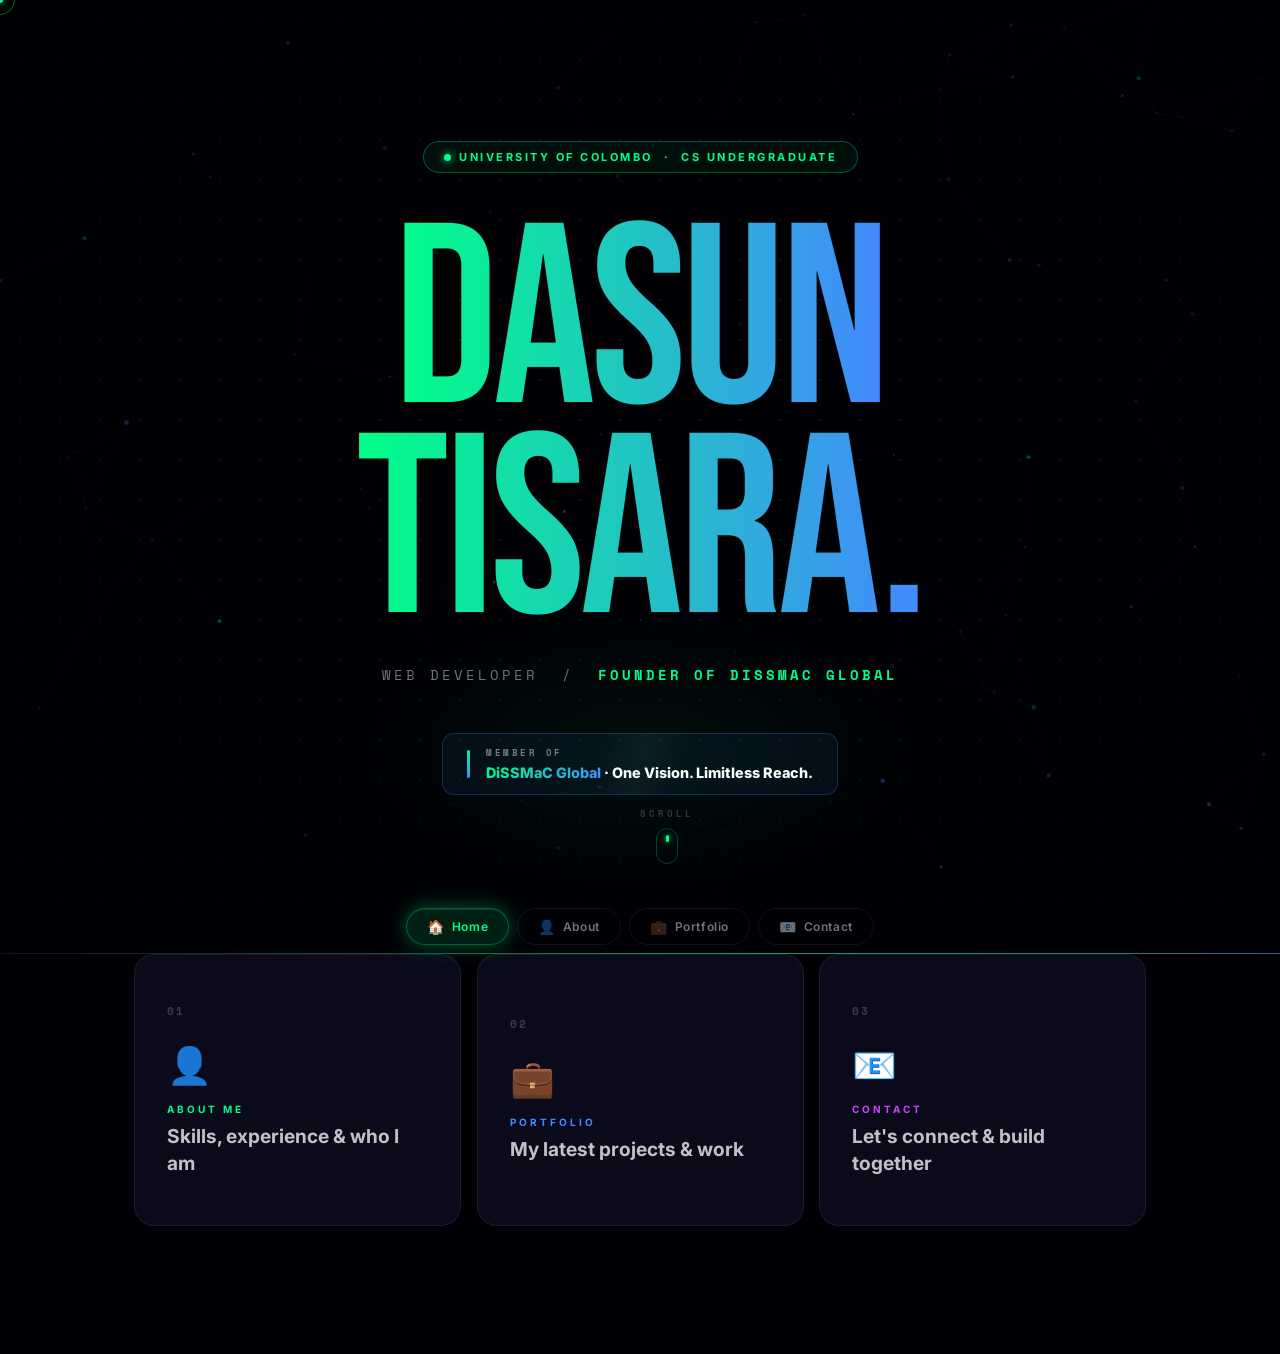
==== commit 9164bdcf: "Correct URL for DiSSMaC Global link" ====
--- a/index.html
+++ b/index.html
@@ -45,7 +45,7 @@
         <div class="founder-tag-bar"></div>
         <div class="founder-tag-info">
             <span class="sub">Member of</span>
-            <span class="main"><span><a href="wwww.dissmacglobal.com">DiSSMaC Global</span> · One Vision. Limitless Reach.</a></span>
+            <span class="main"><span><a href="www.dissmacglobal.com">DiSSMaC Global</span> · One Vision. Limitless Reach.</a></span>
         </div>
     </div>
 
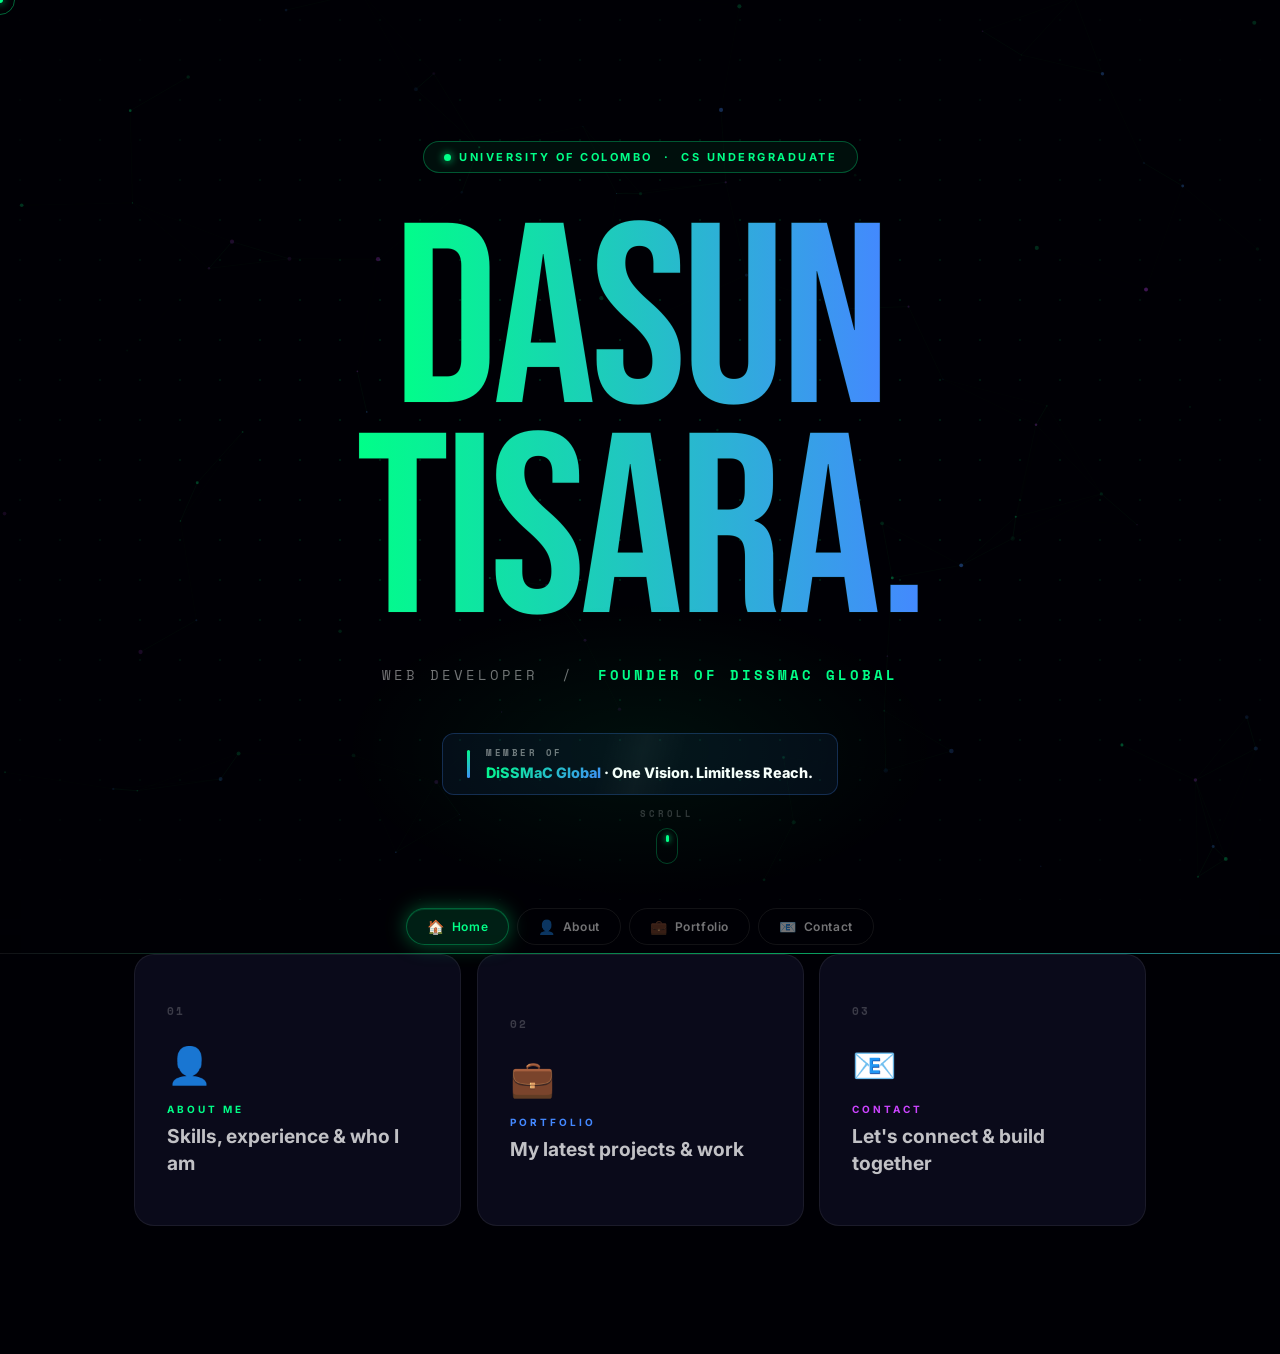
==== commit e03bf49e: "Fix link format for DiSSMaC Global" ====
--- a/index.html
+++ b/index.html
@@ -45,7 +45,7 @@
         <div class="founder-tag-bar"></div>
         <div class="founder-tag-info">
             <span class="sub">Member of</span>
-            <span class="main"><span><a href="www.dissmacglobal.com">DiSSMaC Global</span> · One Vision. Limitless Reach.</a></span>
+            <span class="main"><span><a href="dissmacglobal.com">DiSSMaC Global</span> · One Vision. Limitless Reach.</a></span>
         </div>
     </div>
 
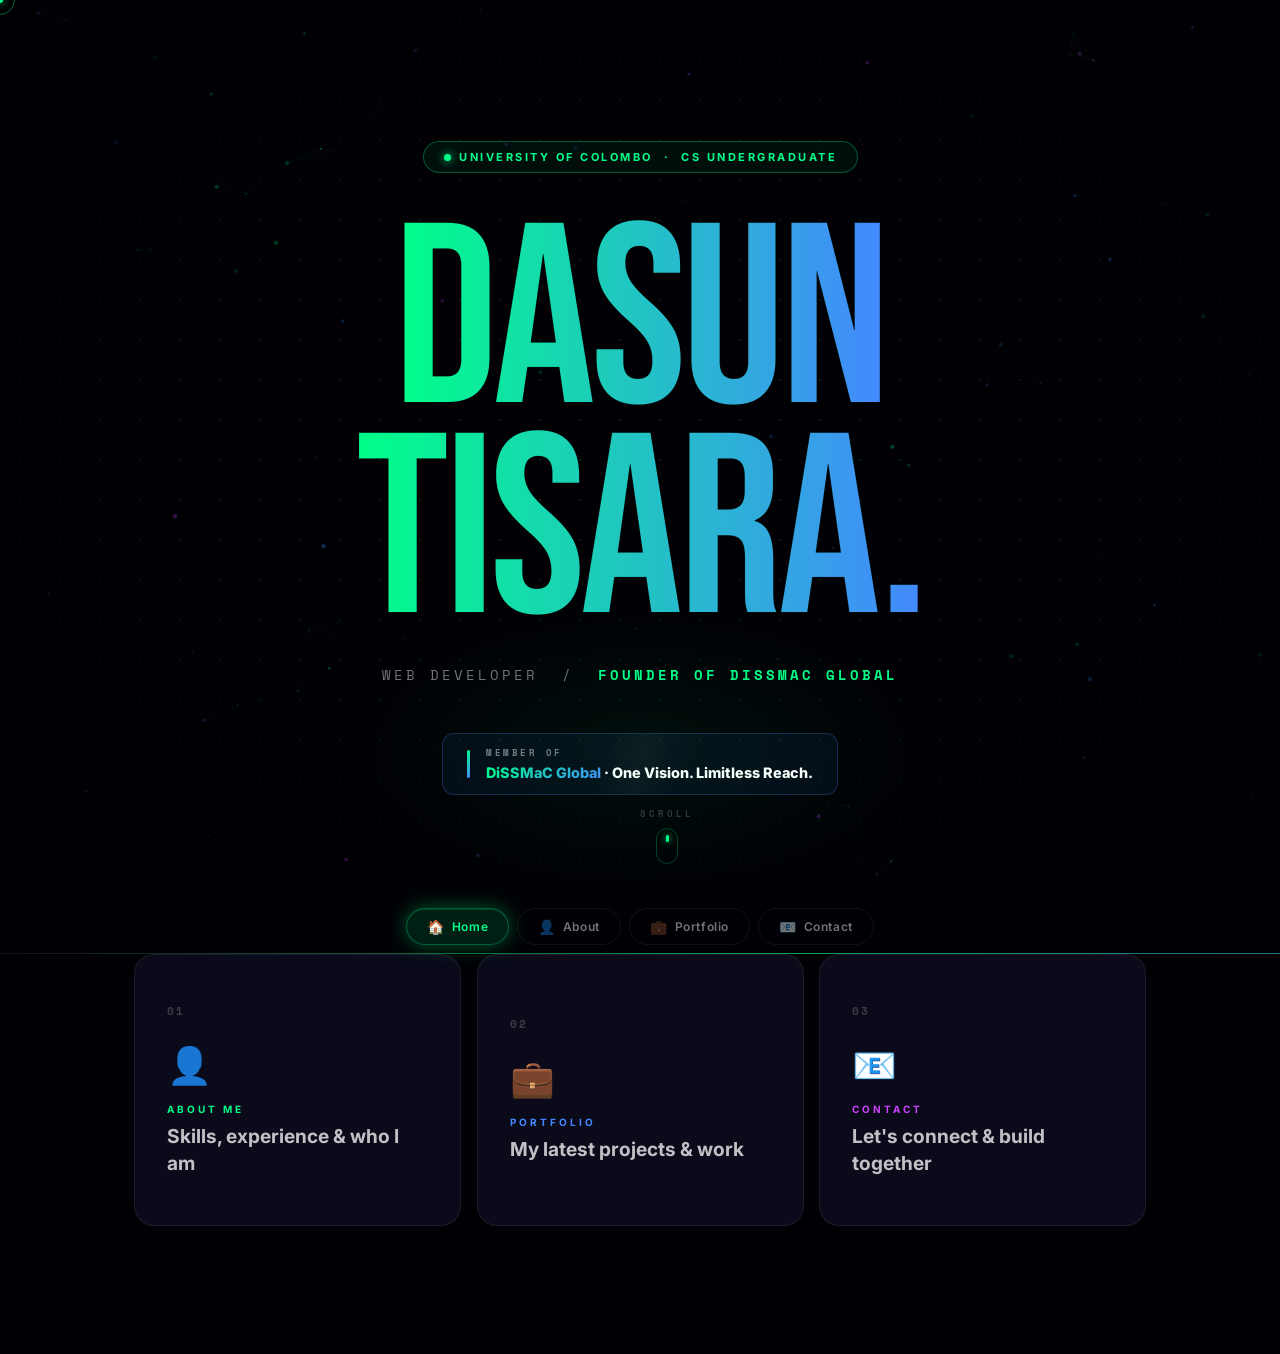
==== commit 72425b1f: "Update link to DiSSMaC Global with target attribute" ====
--- a/index.html
+++ b/index.html
@@ -45,7 +45,7 @@
         <div class="founder-tag-bar"></div>
         <div class="founder-tag-info">
             <span class="sub">Member of</span>
-            <span class="main"><span><a href="dissmacglobal.com">DiSSMaC Global</span> · One Vision. Limitless Reach.</a></span>
+            <span class="main"><span><a href="https://dissmacglobal.com" target="_blank">DiSSMaC Global</span> · One Vision. Limitless Reach.</a></span>
         </div>
     </div>
 
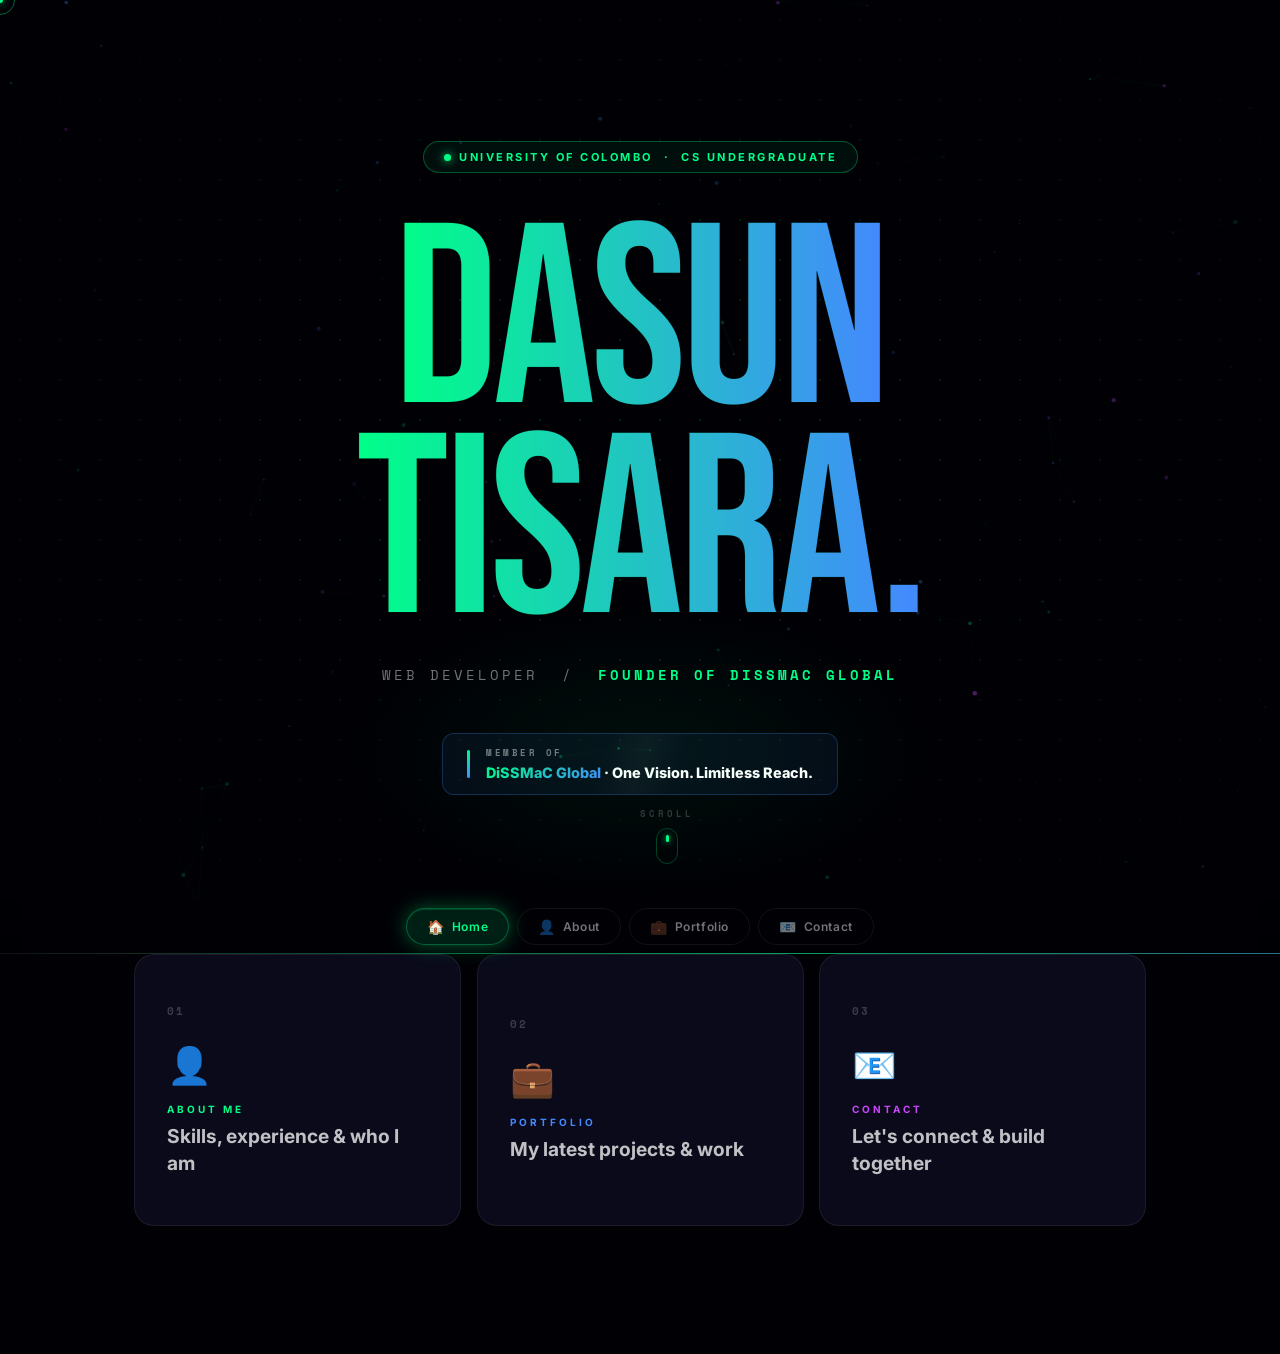
==== commit 5401b638: "Fix HTML structure for DiSSMaC Global link" ====
--- a/index.html
+++ b/index.html
@@ -45,7 +45,7 @@
         <div class="founder-tag-bar"></div>
         <div class="founder-tag-info">
             <span class="sub">Member of</span>
-            <span class="main"><span><a href="https://dissmacglobal.com" target="_blank">DiSSMaC Global</span> · One Vision. Limitless Reach.</a></span>
+            <a href="https://dissmacglobal.com" target="_blank"><span class="main"><span>DiSSMaC Global</span> · One Vision. Limitless Reach.</a></span>
         </div>
     </div>
 
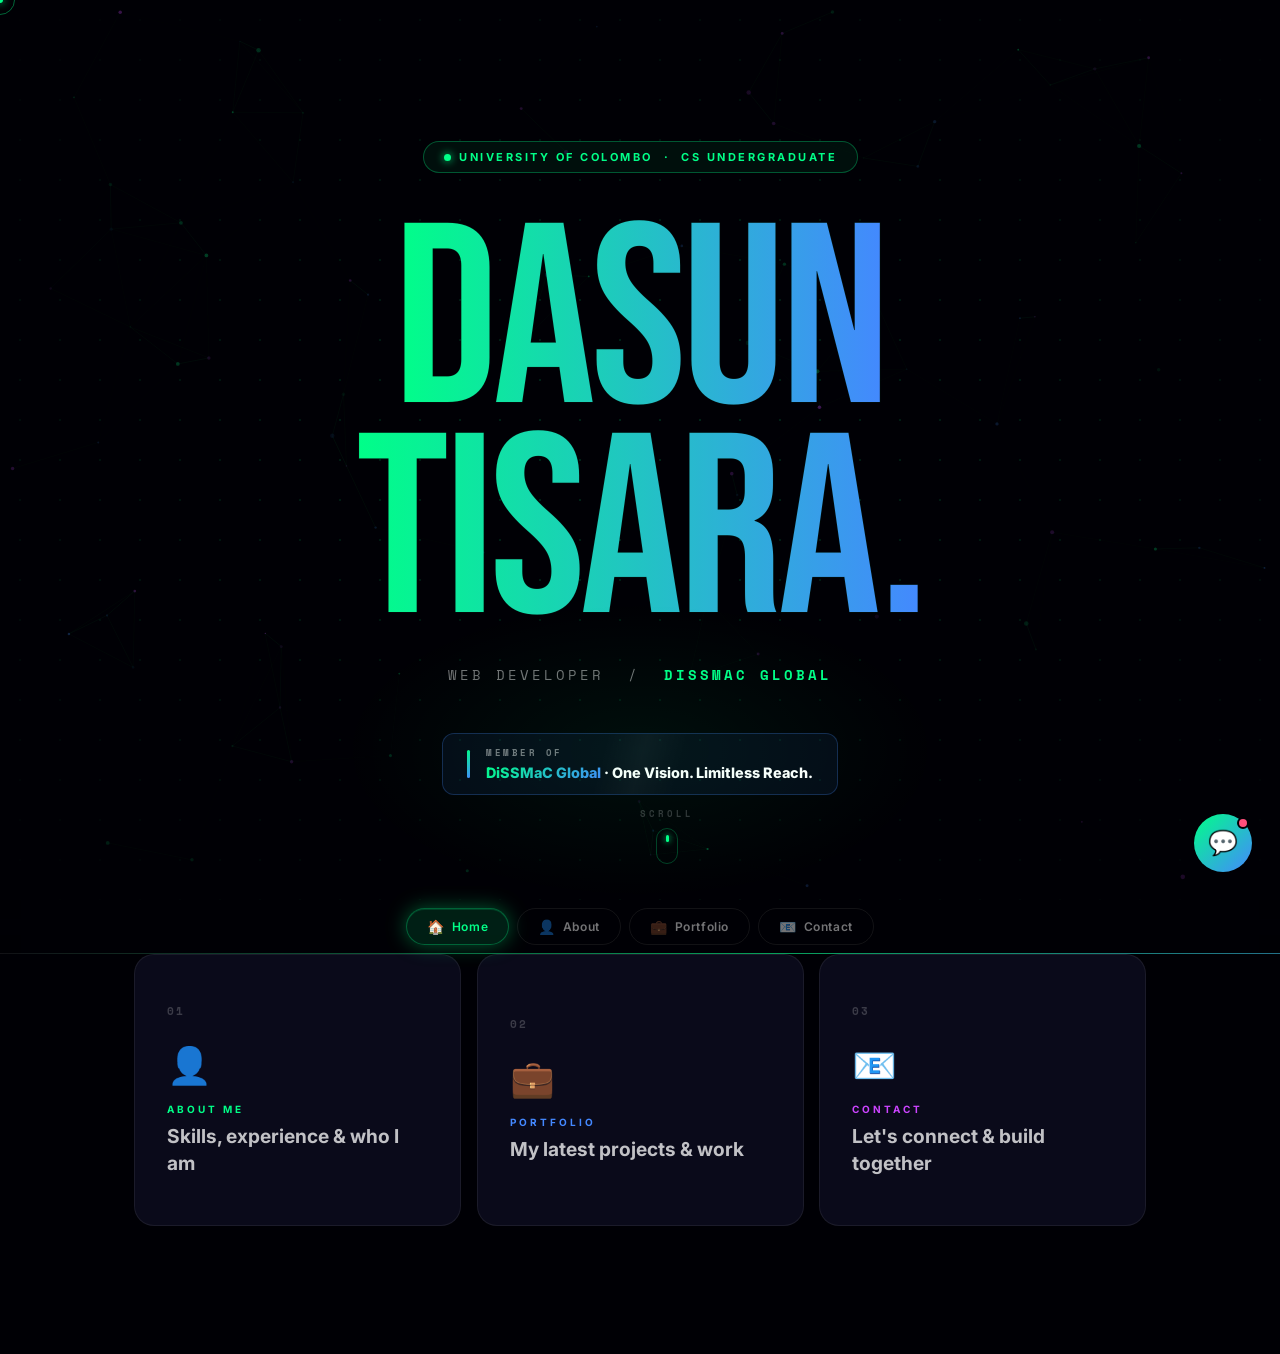
==== commit d6794009: "Add files via upload" ====
--- a/index.html
+++ b/index.html
@@ -38,14 +38,14 @@
 
     <p class="hero-tag">
         Web Developer &nbsp;/&nbsp;
-        <span class="accent">Founder of DiSSMaC Global</span>
+        <span class="accent">DiSSMaC Global</span>
     </p>
 
     <div class="founder-tag">
         <div class="founder-tag-bar"></div>
         <div class="founder-tag-info">
             <span class="sub">Member of</span>
-            <a href="https://dissmacglobal.com" target="_blank"><span class="main"><span>DiSSMaC Global</span> · One Vision. Limitless Reach.</a></span>
+            <span class="main"><span>DiSSMaC Global</span> · One Vision. Limitless Reach.</span>
         </div>
     </div>
 
@@ -95,5 +95,6 @@
 
 </div><!-- .page-wrap -->
 <script src="animations.js"></script>
+<script src="chatbot.js"></script>
 </body>
 </html>
--- a/style.css
+++ b/style.css
@@ -1170,3 +1170,316 @@
     .project-icon:hover { transform:none; }
     .page-label { padding: 0 var(--s4); margin-bottom: var(--s7); }
 }
+
+/* ═══════════════════════════════════════════════════════
+   CHATBOT WIDGET STYLES
+═══════════════════════════════════════════════════════ */
+
+/* ── Toggle Button ── */
+#chat-toggle {
+    position: fixed;
+    bottom: 28px;
+    right: 28px;
+    z-index: 9990;
+    width: 58px;
+    height: 58px;
+    border-radius: 50%;
+    background: linear-gradient(135deg, var(--neon-g), var(--neon-b));
+    border: none;
+    cursor: none;
+    display: flex;
+    align-items: center;
+    justify-content: center;
+    font-size: 24px;
+    box-shadow: 0 0 0 0 rgba(0,255,136,0.4);
+    animation: chatPulse 2.8s ease-in-out infinite;
+    transition: transform 0.3s var(--e2), box-shadow 0.3s;
+}
+#chat-toggle:hover {
+    transform: scale(1.1);
+    box-shadow: 0 0 30px var(--glow-g);
+    animation: none;
+}
+@keyframes chatPulse {
+    0%,100% { box-shadow: 0 0 0 0 rgba(0,255,136,0.4); }
+    50%      { box-shadow: 0 0 0 14px rgba(0,255,136,0); }
+}
+
+/* Unread dot */
+#chat-toggle .chat-dot {
+    position: absolute;
+    top: 3px; right: 3px;
+    width: 12px; height: 12px;
+    background: #ff4f7b;
+    border-radius: 50%;
+    border: 2px solid var(--bg-0);
+    animation: blinkPulse 1.5s ease-in-out infinite;
+}
+
+/* ── Chat Window ── */
+#chat-window {
+    position: fixed;
+    bottom: 100px;
+    right: 28px;
+    z-index: 9989;
+    width: 360px;
+    max-height: 520px;
+    background: var(--bg-2);
+    border: 1px solid rgba(0,255,136,0.2);
+    border-radius: 20px;
+    display: flex;
+    flex-direction: column;
+    overflow: hidden;
+    box-shadow: 0 24px 60px rgba(0,0,0,0.6), 0 0 0 1px rgba(0,255,136,0.08);
+    transform: scale(0.85) translateY(20px);
+    transform-origin: bottom right;
+    opacity: 0;
+    pointer-events: none;
+    transition: transform 0.35s var(--e2), opacity 0.3s var(--e1);
+}
+#chat-window.open {
+    transform: scale(1) translateY(0);
+    opacity: 1;
+    pointer-events: all;
+}
+/* top gradient line */
+#chat-window::before {
+    content: '';
+    position: absolute; top:0; left:0; right:0; height:2px;
+    background: linear-gradient(90deg, var(--neon-g), var(--neon-b), var(--neon-p));
+    background-size: 200%;
+    animation: gradFlow 3s linear infinite;
+    z-index: 1;
+}
+
+/* ── Chat Header ── */
+.chat-header {
+    display: flex;
+    align-items: center;
+    gap: 12px;
+    padding: 16px 18px;
+    background: var(--bg-3);
+    border-bottom: 1px solid var(--b-1);
+    flex-shrink: 0;
+}
+.chat-avatar {
+    width: 36px; height: 36px;
+    border-radius: 50%;
+    background: linear-gradient(135deg, var(--neon-g), var(--neon-b));
+    display: flex; align-items:center; justify-content:center;
+    font-size: 18px;
+    flex-shrink: 0;
+}
+.chat-header-info { flex: 1; }
+.chat-header-name {
+    font-family: var(--f-body);
+    font-size: 13px; font-weight: 700;
+    color: var(--t-1); display: block;
+}
+.chat-header-status {
+    font-family: var(--f-mono);
+    font-size: 10px; font-weight: 600;
+    letter-spacing: 1px; color: var(--neon-g);
+    display: flex; align-items: center; gap: 5px;
+}
+.chat-header-status::before {
+    content: '';
+    width: 5px; height: 5px;
+    border-radius: 50%;
+    background: var(--neon-g);
+    box-shadow: 0 0 6px var(--neon-g);
+    animation: blinkPulse 2s infinite;
+}
+#chat-close {
+    background: none; border: none;
+    color: var(--t-3); font-size: 18px;
+    cursor: none; padding: 4px;
+    transition: color 0.2s;
+    line-height: 1;
+}
+#chat-close:hover { color: var(--t-1); }
+
+/* ── Messages Area ── */
+.chat-messages {
+    flex: 1;
+    overflow-y: auto;
+    padding: 16px;
+    display: flex;
+    flex-direction: column;
+    gap: 12px;
+    scrollbar-width: thin;
+    scrollbar-color: var(--b-2) transparent;
+}
+.chat-messages::-webkit-scrollbar { width: 3px; }
+.chat-messages::-webkit-scrollbar-thumb { background: var(--b-2); border-radius: 99px; }
+
+/* Message bubbles */
+.msg {
+    display: flex;
+    gap: 8px;
+    animation: msgIn 0.3s var(--e2) both;
+}
+@keyframes msgIn {
+    from { opacity:0; transform: translateY(12px) scale(0.95); }
+    to   { opacity:1; transform: translateY(0) scale(1); }
+}
+.msg.bot { align-items: flex-end; flex-direction: row; }
+.msg.user { flex-direction: row-reverse; }
+
+.msg-bubble {
+    max-width: 78%;
+    padding: 10px 14px;
+    border-radius: 16px;
+    font-family: var(--f-body);
+    font-size: 13px;
+    line-height: 1.55;
+}
+.msg.bot .msg-bubble {
+    background: var(--bg-3);
+    border: 1px solid var(--b-1);
+    color: var(--t-2);
+    border-bottom-left-radius: 4px;
+}
+.msg.user .msg-bubble {
+    background: linear-gradient(135deg, rgba(0,255,136,0.18), rgba(68,136,255,0.15));
+    border: 1px solid rgba(0,255,136,0.2);
+    color: var(--t-1);
+    border-bottom-right-radius: 4px;
+}
+.msg-time {
+    font-size: 9px;
+    color: var(--t-4);
+    font-family: var(--f-mono);
+    margin-top: 3px;
+    display: block;
+    padding: 0 4px;
+}
+
+/* Typing indicator */
+.typing-bubble {
+    display: flex; gap: 4px;
+    padding: 12px 16px;
+    background: var(--bg-3);
+    border: 1px solid var(--b-1);
+    border-radius: 16px;
+    border-bottom-left-radius: 4px;
+}
+.typing-bubble span {
+    width: 6px; height: 6px;
+    border-radius: 50%;
+    background: var(--neon-g);
+    animation: typingBounce 1.2s ease-in-out infinite;
+}
+.typing-bubble span:nth-child(2) { animation-delay: 0.2s; }
+.typing-bubble span:nth-child(3) { animation-delay: 0.4s; }
+@keyframes typingBounce {
+    0%,60%,100% { transform: translateY(0); opacity:0.4; }
+    30%          { transform: translateY(-6px); opacity:1; }
+}
+
+/* Quick reply chips */
+.quick-chips {
+    display: flex;
+    flex-wrap: wrap;
+    gap: 6px;
+    padding: 0 16px 8px;
+}
+.chip {
+    padding: 5px 12px;
+    background: rgba(0,255,136,0.07);
+    border: 1px solid rgba(0,255,136,0.2);
+    border-radius: 99px;
+    font-size: 11px;
+    font-weight: 600;
+    color: var(--neon-g);
+    cursor: none;
+    font-family: var(--f-body);
+    transition: all 0.15s;
+    white-space: nowrap;
+}
+.chip:hover {
+    background: rgba(0,255,136,0.15);
+    border-color: rgba(0,255,136,0.4);
+    color: var(--t-1);
+}
+
+/* ── Input Area ── */
+.chat-input-area {
+    display: flex;
+    gap: 8px;
+    padding: 12px 14px;
+    border-top: 1px solid var(--b-1);
+    background: var(--bg-3);
+    flex-shrink: 0;
+}
+#chat-input {
+    flex: 1;
+    background: var(--bg-2);
+    border: 1px solid var(--b-1);
+    border-radius: 99px;
+    padding: 10px 16px;
+    font-family: var(--f-body);
+    font-size: 13px;
+    color: var(--t-1);
+    outline: none;
+    transition: border-color 0.2s, box-shadow 0.2s;
+}
+#chat-input::placeholder { color: var(--t-4); }
+#chat-input:focus {
+    border-color: rgba(0,255,136,0.35);
+    box-shadow: 0 0 0 3px rgba(0,255,136,0.08);
+}
+#chat-send {
+    width: 40px; height: 40px;
+    border-radius: 50%;
+    background: linear-gradient(135deg, var(--neon-g), var(--neon-b));
+    border: none;
+    cursor: none;
+    font-size: 16px;
+    display: flex; align-items:center; justify-content:center;
+    flex-shrink: 0;
+    transition: transform 0.2s var(--e2), box-shadow 0.2s;
+    color: var(--bg-0);
+    font-weight: 900;
+}
+#chat-send:hover {
+    transform: scale(1.1);
+    box-shadow: 0 4px 16px var(--glow-g);
+}
+
+/* ── Mobile chat ── */
+@media (max-width: 480px) {
+    #chat-window {
+        right: 12px; left: 12px;
+        width: auto;
+        bottom: 90px;
+    }
+    #chat-toggle { bottom: 20px; right: 16px; }
+}
+
+/* ── WhatsApp success toast ── */
+#toast {
+    position: fixed;
+    bottom: 100px; left: 50%;
+    transform: translateX(-50%) translateY(20px);
+    background: linear-gradient(135deg, rgba(0,255,136,0.15), rgba(68,136,255,0.1));
+    border: 1px solid rgba(0,255,136,0.35);
+    border-radius: 12px;
+    padding: 14px 24px;
+    font-family: var(--f-body);
+    font-size: 14px;
+    font-weight: 600;
+    color: var(--neon-g);
+    opacity: 0;
+    z-index: 9995;
+    pointer-events: none;
+    transition: opacity 0.3s, transform 0.3s var(--e2);
+    text-align: center;
+    max-width: 320px;
+    width: 90%;
+    backdrop-filter: blur(20px);
+}
+#toast.show {
+    opacity: 1;
+    transform: translateX(-50%) translateY(0);
+}
